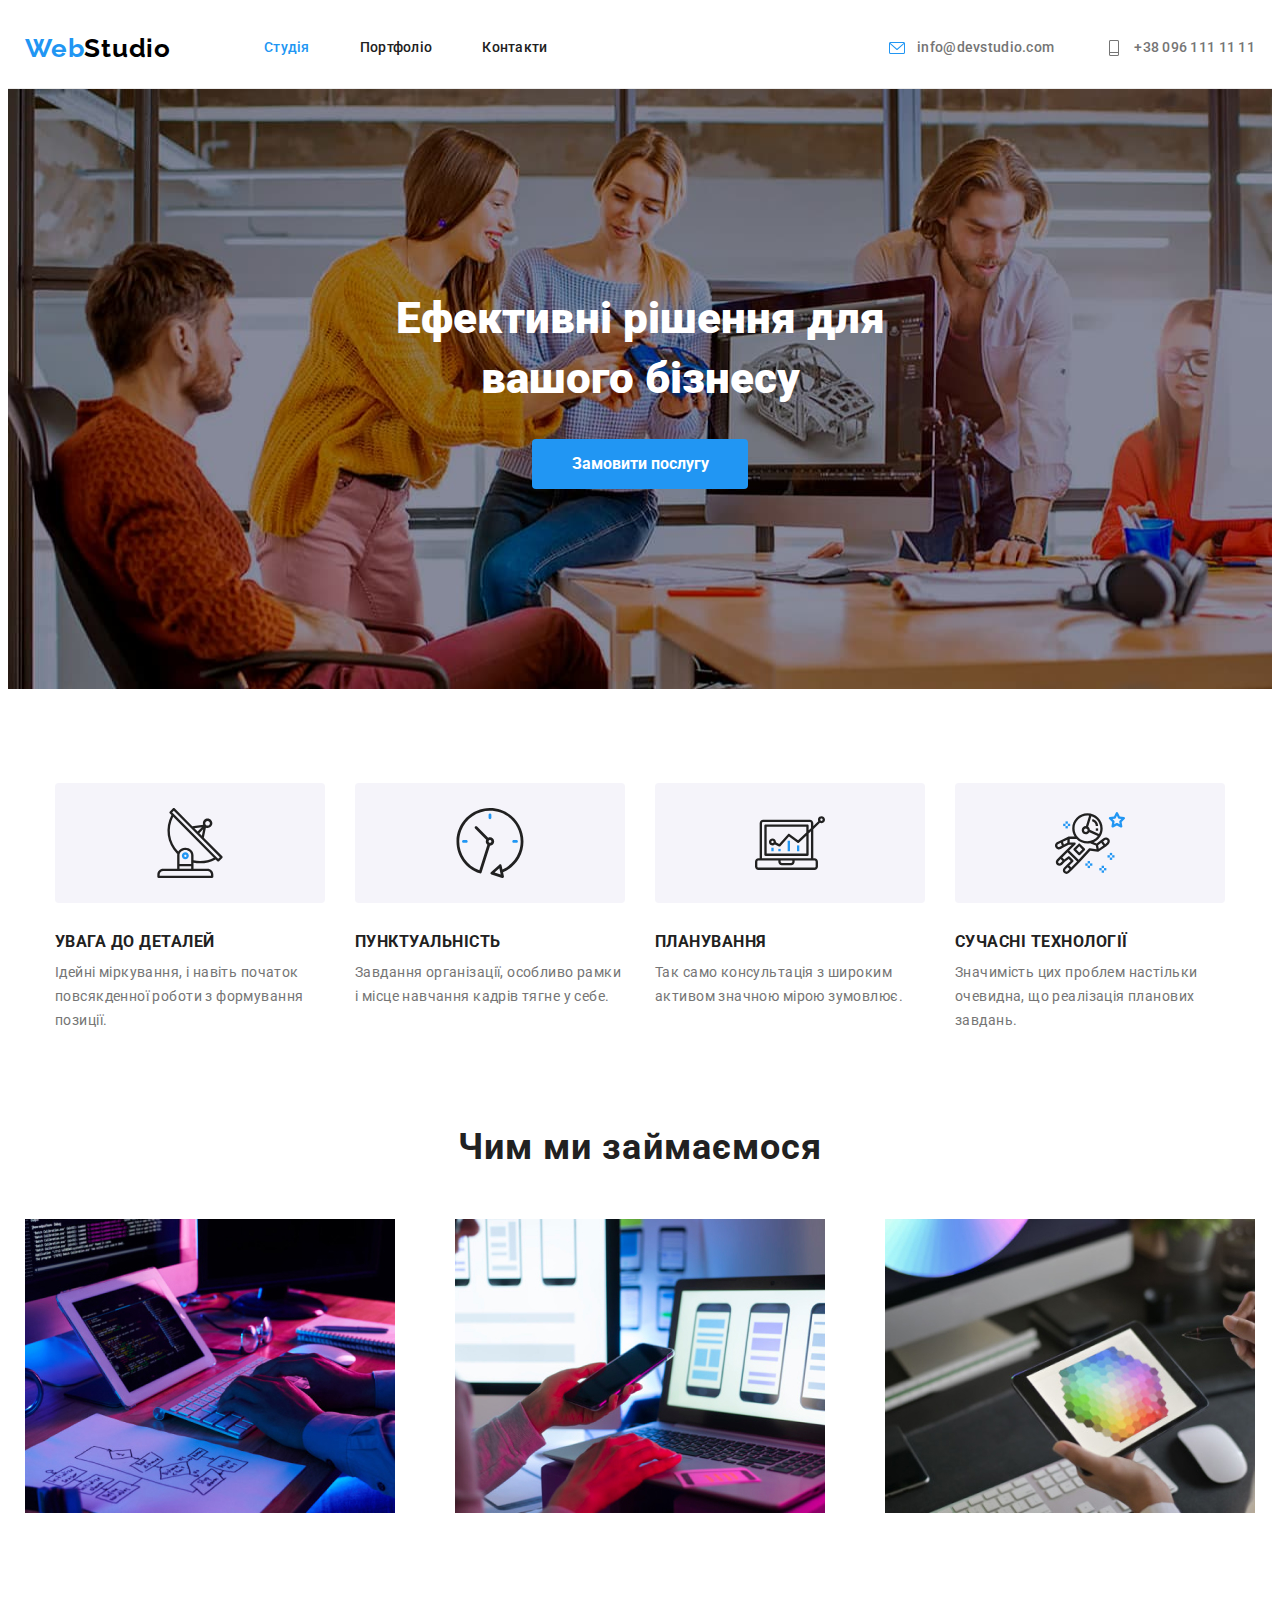
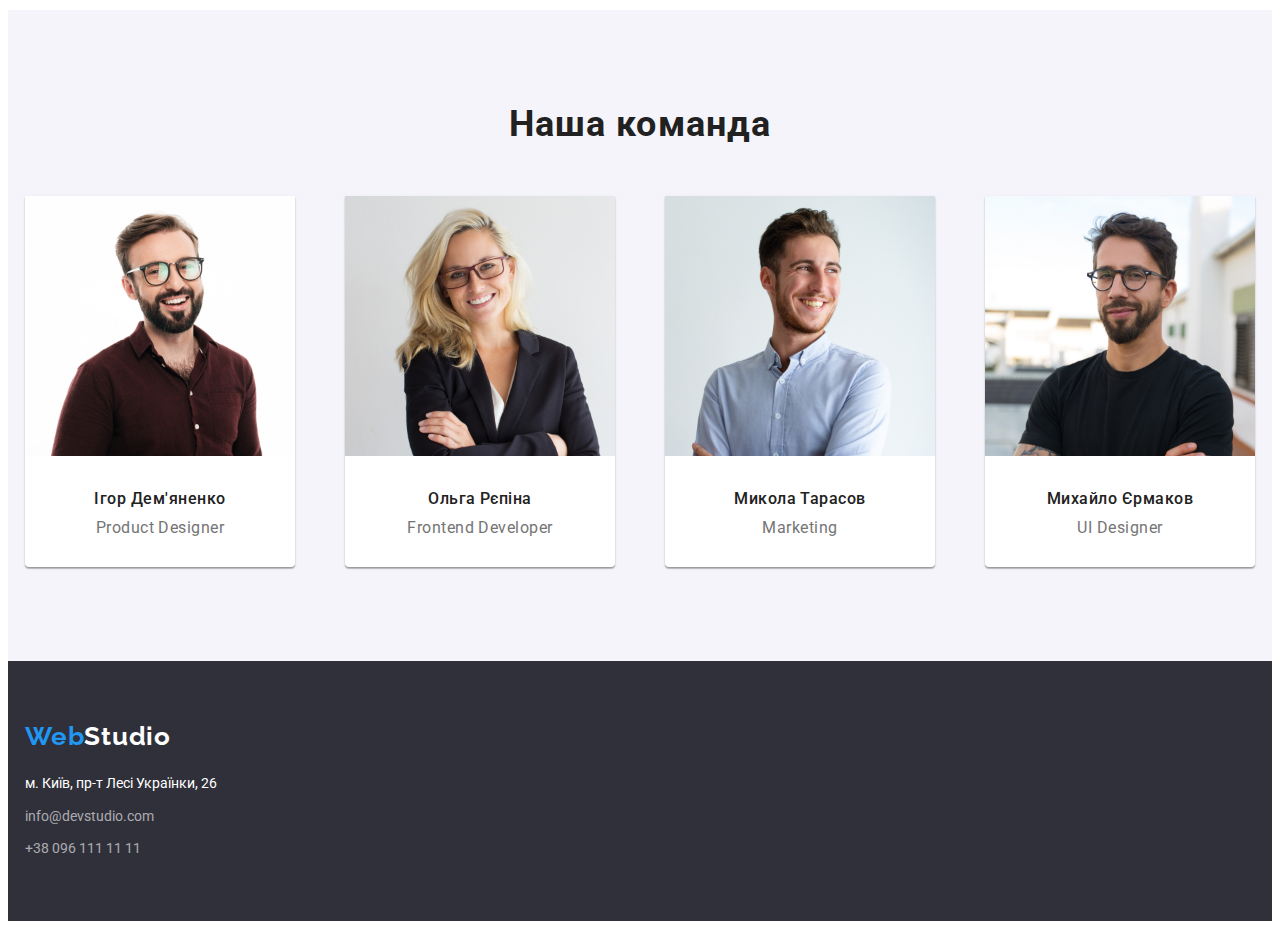
==== index.html @ fe5d097f "add svg   bg" ====
<!DOCTYPE html>
<html lang="en">
  <head>
    <meta charset="UTF-8" />
    <meta http-equiv="X-UA-Compatible" content="IE=edge" />
    <meta name="viewport" content="width=device-width, initial-scale=1.0" />
    <title>HomeWorkTwo</title>
    <link rel="stylesheet" href="./css/style.css" />
    <link rel="preconnect" href="https://fonts.googleapis.com" />
    <link rel="preconnect" href="https://fonts.gstatic.com" crossorigin />
    <link
      href="https://fonts.googleapis.com/css2?family=Raleway:wght@700&family=Roboto:wght@400;500;700;900&display=swap"
      rel="stylesheet"
    />
  </head>
  <body>
    <header class="border-head">
      <div class="container container-head">
        <nav>
          <ul class="list site-nav head-list">
            <li>
              <a class="decoration-link logo" href="./index.html"
                ><span class="logo-blue">Web</span><span class="logo-black">Studio</span></a
              >
            </li>
            <li class="link-head">
              <a class="link decoration-link current" href="./index.html">Студія</a>
            </li>
            <li class="link-head">
              <a class="link decoration-link" href="./portfolio.html">Портфоліо</a>
            </li>
            <li class="link-head">
              <a class="decoration-link link" href="">Контакти</a>
            </li>
          </ul>
        </nav>
        <ul class="list head-list">
          <li class="mail icon-mail">
            <a class="link mail-link decoration-link" href="mailto:info@devstuio.com"
              >info@devstudio.com</a
            >
          </li>
          <li class="mail icon-tel">
            <a class="link tel-link decoration-link" href="tel:+380961111111">+38 096 111 11 11</a>
          </li>
        </ul>
      </div>
    </header>
    <main>
      <section class="bg-service">
        <div class="block-service container">
          <h1 class="titel-service">
            Ефективні рішення для<br />
            вашого бізнесу
          </h1>
          <button class="button" type="button">Замовити послугу</button>
        </div>
      </section>
      <section class="container title-features">
        <h2 class="visually-hidden">Features</h2>
        <ul class="list features">
          <li class="features-icon icon-antenna">
            <h3 class="title">УВАГА ДО ДЕТАЛЕЙ</h3>
            <p class="text">
              Ідейні міркування, і навіть початок повсякденної роботи з формування позиції.
            </p>
          </li>
          <li class="features-icon icon-clock">
            <h3 class="title">ПУНКТУАЛЬНІСТЬ</h3>
            <p class="text">
              Завдання організації, особливо рамки і місце навчання кадрів тягне у себе.
            </p>
          </li>
          <li class="features-icon icon-diagram">
            <h3 class="title">ПЛАНУВАННЯ</h3>
            <p class="text">Так само консультація з широким активом значною мірою зумовлює.</p>
          </li>
          <li class="features-icon icon-astronaut">
            <h3 class="title">СУЧАСНІ ТЕХНОЛОГІЇ</h3>
            <p class="text">
              Значимість цих проблем настільки очевидна, що реалізація планових завдань.
            </p>
          </li>
        </ul>
      </section>
      <section class="work">
        <div class="container">
          <h2 class="title">Чим ми займаємося</h2>
          <ul class="list">
            <li>
              <img
                src="./images/backend-development.jpg"
                alt="backend-development"
                width="370"
                height="294"
              />
            </li>
            <li>
              <img
                src="./images/frontend-development.jpg"
                alt="frontent-development"
                width="370"
                height="294"
              />
            </li>
            <li>
              <img src="./images/color-palette.jpg" alt="design" width="370" height="294" />
            </li>
          </ul>
        </div>
      </section>
      <section class="team">
        <div class="container">
          <h2 class="title">Наша команда</h2>
          <ul class="list">
            <li class="one-of-team">
              <img src="./images/igor-demyanenko.jpg" alt="igor-demyanenko" width="270" />
              <h3 class="title-name">Ігор Дем'яненко</h3>
              <p class="text">Product Designer</p>
            </li>
            <li class="one-of-team">
              <img src="./images/olga-repina.jpg" alt="olga-repina" width="270" />
              <h3 class="title-name">Ольга Рєпіна</h3>
              <p class="text">Frontend Developer</p>
            </li>
            <li class="one-of-team">
              <img src="./images/mykola-tarasov.jpg" alt="mykola-tarasov" width="270" />
              <h3 class="title-name">Микола Тарасов</h3>
              <p class="text">Marketing</p>
            </li>
            <li class="one-of-team">
              <img src="./images/mihaylo-ermakov.jpg" alt="mihaylo-ermakov" width="270" />
              <h3 class="title-name">Михайло Єрмаков</h3>
              <p class="text">UI Designer</p>
            </li>
          </ul>
        </div>
      </section>
    </main>
    <footer class="bg-footer">
      <div class="container">
        <a class="decoration-link logo-footer" href=""
                ><span class="logo-blue">Web</span><span class="logo-white">Studio</span></a
              >
        <address>
          <ul class="list footer">           
            <li class="mail">
              <a
                class="adress-footer link decoration-link"
                href="https://www.google.com/maps/place/%D0%B1%D1%83%D0%BB.+%D0%9B%D0%B5%D1%81%D0%B8+%D0%A3%D0%BA%D1%80%D0%B0%D0%B8%D0%BD%D0%BA%D0%B8,+26,+%D0%9A%D0%B8%D0%B5%D0%B2,+%D0%A3%D0%BA%D1%80%D0%B0%D0%B8%D0%BD%D0%B0,+02000/@50.4265807,30.5361971,17z/data=!3m1!4b1!4m6!3m5!1s0x40d4cf0e033ecbe9:0x57a4dffefec77da0!8m2!3d50.4265807!4d30.5383858!16s%2Fg%2F1tctq5jv"
                target="_blank"
                >м. Київ, пр-т Лесі Українки, 26</a
              >
            </li>
            <li class="mail">
              <a class="mail-footer link decoration-link" href="mailto:info@devstudio.com"
                >info@devstudio.com</a
              >
            </li>
            <li class="mail">
              <a class="tel-footer link decoration-link" href="tel:+380961111111"
                >+38 096 111 11 11</a
              >
            </li>
          </ul>
        </address>
      </div>
    </footer>
  </body>
</html>
---- css/style.css ----
:root{
    --logo-blue-color: #2196F3;
    --title-color:#212121;
    --text-color:#757575;
    --logo-black-color:#000000;
    --white-color:#FFFFFF;
    --bg-color:#2F303A;
    --footer-mail:rgba(255, 255, 255, 0.6);
    --button-bg-port:#F5F4FA;
}
/* Container */
.container{    
    margin-left:auto;
    margin-right:auto;
    width:1230px;
    padding-left:15px;
    padding-right:15px;
}
.section{
    padding-top:120px;
    padding-bottom:120px;
}
/* Шрифт Body */
body {
    font-family: Roboto, sans-serif;
    color:var(--text-color);
    font-style: normal;
    font-weight:400;
    font-size: 14px;        
}
address{
    font-style: normal;
}
.list{
    list-style: none;
    padding:0;
    margin:0;
}
.site-nav .link.current{
    color: var(--logo-blue-color);
}
.invisibility{
    opacity: 0;
}
.visually-hidden {
    position: absolute;
    white-space: nowrap;
    width: 1px;
    height: 1px;
    overflow: hidden;
    border: 0;
    padding: 0;
    clip: rect(0 0 0 0);
    clip-path: inset(50%);
    margin: -1px;
}
/* Шапка */
.logo,
.logo-footer{
    font-family: 'Raleway';
    font-style: normal;
    font-weight: 700;
    font-size: 26px;
    line-height: 1.19;
    letter-spacing: 0.03em;    
}
.logo{
    margin-right: 93px;
    padding-top: 24px;
    padding-bottom: 25px;
}
.logo-blue{
    color:var(--logo-blue-color) ;
}
.logo-black{
    color:var(--logo-black-color) ;
}
.site-nav .link-head:not(:last-child){
    margin-right: 50px;
}
.mail-link,
.tel-link,
.site-nav .link {
    color: var(--text-color);
    font-weight: 500;   
    line-height: 1.14;
    letter-spacing: 0.02em;

    display:block;
    padding-top: 32px;
    padding-bottom: 32px;
}
.site-nav .link {
    color: var(--title-color);    
}  
.head-list .mail:not(:last-child){
    margin-right: 50px;
}
.head-list .mail{
    display: flex;
    align-items: center;
}
.head-list .mail::before{
    display: inline-block;
    content: "";
    width: 20px;
    height: 20px;   
    margin-right: 10px;    
}
.icon-mail::before{
    content: "";
    background-image: url(../images/letter.svg);
    background-repeat: no-repeat;
    background-position: center;
}
.icon-tel::before{
    content: "";
    background-image: url(../images/mobil.svg);
    background-repeat: no-repeat;
    background-position: center;
}
.link:focus{
    color: var(--logo-blue-color);
}
.link:hover{
    color: var(--logo-blue-color);
}
.head-list{
    display: flex;
    align-items: center;    
}
.container-head{
    display: flex;
    justify-content: space-between;    
}
.border-head{
    background-color: var(--white-color);    
    border-bottom: 1px solid #ECECEC;
}


/* Головний текст */
.titel-service{
    color: var(--white-color);
    font-weight: 900;
    font-size: 44px;
    line-height: 1.36;
    text-align: center;

    margin-top:0;
    margin-bottom: 30px;
}
.block-service{
    display: flex;
    flex-direction: column;

    
}
.bg-service{
    background-image: url(../images/bg-people.jpg);

    padding-top: 200px;
    padding-bottom: 200px;
}
.button{
    min-width: 216px;
    height: 50px;
    background-color: var(--logo-blue-color);
    color: var(--white-color);
    border-color:transparent;
    border-radius: 4px;
    cursor: pointer;
    display: inline-block;
    margin:0 auto;
    
    font-family: 'Roboto';
    font-style: normal;
    font-weight: 700;
    font-size: 16px;
    line-height: 30px;
}
.list .title{
    color: var(--title-color);
    line-height: 1.14;
    letter-spacing: 0.03em;

    margin-top: 0;
    margin-bottom: 10px;       
}
.title-features {
    padding-top: 94px;
    padding-bottom: 94px;
}
.features{
    display: flex;
    justify-content: space-evenly;
}
.features-icon::before{
    content: "";
    height: 120px;    
    display: block;
    background-color: var(--button-bg-port);
    border-radius: 4px;
    margin-bottom: 30px;
    background-repeat: no-repeat;
    background-position: center;
}
.icon-antenna::before{
    content: "";
    background-image: url(../images/antenna.svg);
    
}
.icon-clock::before {
    content: "";
    background-image: url(../images/clock.svg);
    
}
.icon-diagram::before {
    content: "";
    background-image: url(../images/diagram.svg);

}
.icon-astronaut::before {
    content: "";
    background-image: url(../images/astronaut.svg);

}
.list .text{
    line-height: 1.71;
    letter-spacing: 0.03em;

    margin-top: 0;
    margin-bottom: 0;

    width: 270px;
}
.work .title,
.team .title{
    color: var(--title-color);
    font-size: 36px;
    line-height: 1.16;
    text-align: center;
    letter-spacing: 0.03em;

    margin-top: 0;
    margin-bottom: 50px;    
}
.work .list{
    display: flex;
    justify-content: space-between;
}
.team .list{
    display: flex;
    justify-content:space-between ;
}
.team{
    background-color:#F5F4FA ;
    padding-top: 94px;
}
.work,
.team{
    padding-bottom: 94px;    
}
.title-name{
    color: var(--title-color);
    font-weight: 500; 
    
    margin-top: 30px;
    margin-bottom: 10px;    
}
.team .text,
.title-name{    
    font-size: 16px;
    line-height: 1.19;
    letter-spacing: 0.03em;
    text-align: center;
}
.team .text{
    margin-bottom: 30px;
}
.one-of-team {
    background-color: var(--white-color);
    border-radius: 0px 0px 4px 4px;

    box-shadow: 0px 2px 1px 0px rgba(0, 0, 0, 0.2),
        0px 1px 1px 0px rgba(0, 0, 0, 0.14),
        0px 1px 3px 0px rgba(0, 0, 0, 0.12);
}

/* Подвал */
.logo-white{
    color: var(--white-color);
}
.bg-footer{
    background-color:var(--bg-color); 
    
    padding-top: 60px;
    padding-bottom: 60px;
}
.adress-footer{
    color: var(--white-color);
    line-height: 1.71;
}
.mail-footer,
.tel-footer{
    color:var(--footer-mail) ;  
    line-height: 1.71;
}
.mail-footer{
    display: inline-block;    
}
.logo-footer{
    display: inline-block;
    margin-bottom: 20px;   
}
.bg-footer .mail:not(:last-child){
    margin-bottom: 9px;
}
/* portfolio */
.button-port{
    font-style: normal;
    font-weight: 500;
    font-size: 16px;
    line-height: 1.62;
    text-align: center;
     
    border-radius: 4px;
    border-color: transparent;
    font-family: Roboto,sans-serif;
    cursor: pointer;    
}
.list-btn:not(:last-child){
    margin-right:8px;
}
.btn-port{  
    margin-bottom: 50px;

    display: flex;
    justify-content: center;
}
.button-port.current,
.button-port:hover{
    color: var(--white-color);
    background-color: var(--logo-blue-color);     
    box-shadow: 0px 3px 1px rgba(0, 0, 0, 0.1),
    0px 1px 2px rgba(0, 0, 0, 0.08), 
    0px 2px 2px rgba(0, 0, 0, 0.12);
}
.title-collection{    
    color: var(--title-color);
    font-size: 18px;
    line-height: 2;

    margin-top: 20px;
    margin-bottom: 4px;
    padding-left: 24px;
}
.text-collection{
    color: var(--text-color);
    font-size: 16px;
    line-height: 1.9;

    margin-top: 0;
    margin-bottom: 20px;
    padding-left: 24px;
}
.list-collection{
    display: flex;
    flex-wrap: wrap;  
    gap:30px;
}

.decoration-link{
    text-decoration: none;
    }
/* .link-collection:not(:nth-last-child(-n+3)){
    margin-bottom: 30px;
}
.link-collection:not(:nth-child(3n + 0)){
    margin-right: 30px;
} */
.border-col{    
    border: 1px solid #EEEEEE;
    background: #FFFFFF;
    border-top-color:transparent;
}
.collection{
    padding-top:94px;
    padding-bottom:94px;
}
.img-collection{
    display:block;
}
.link-collection:hover{
    box-shadow: 0px 1px 1px rgba(0, 0, 0, 0.12),
     0px 4px 4px rgba(0, 0, 0, 0.06),
     1px 4px 6px rgba(0, 0, 0, 0.16);
}
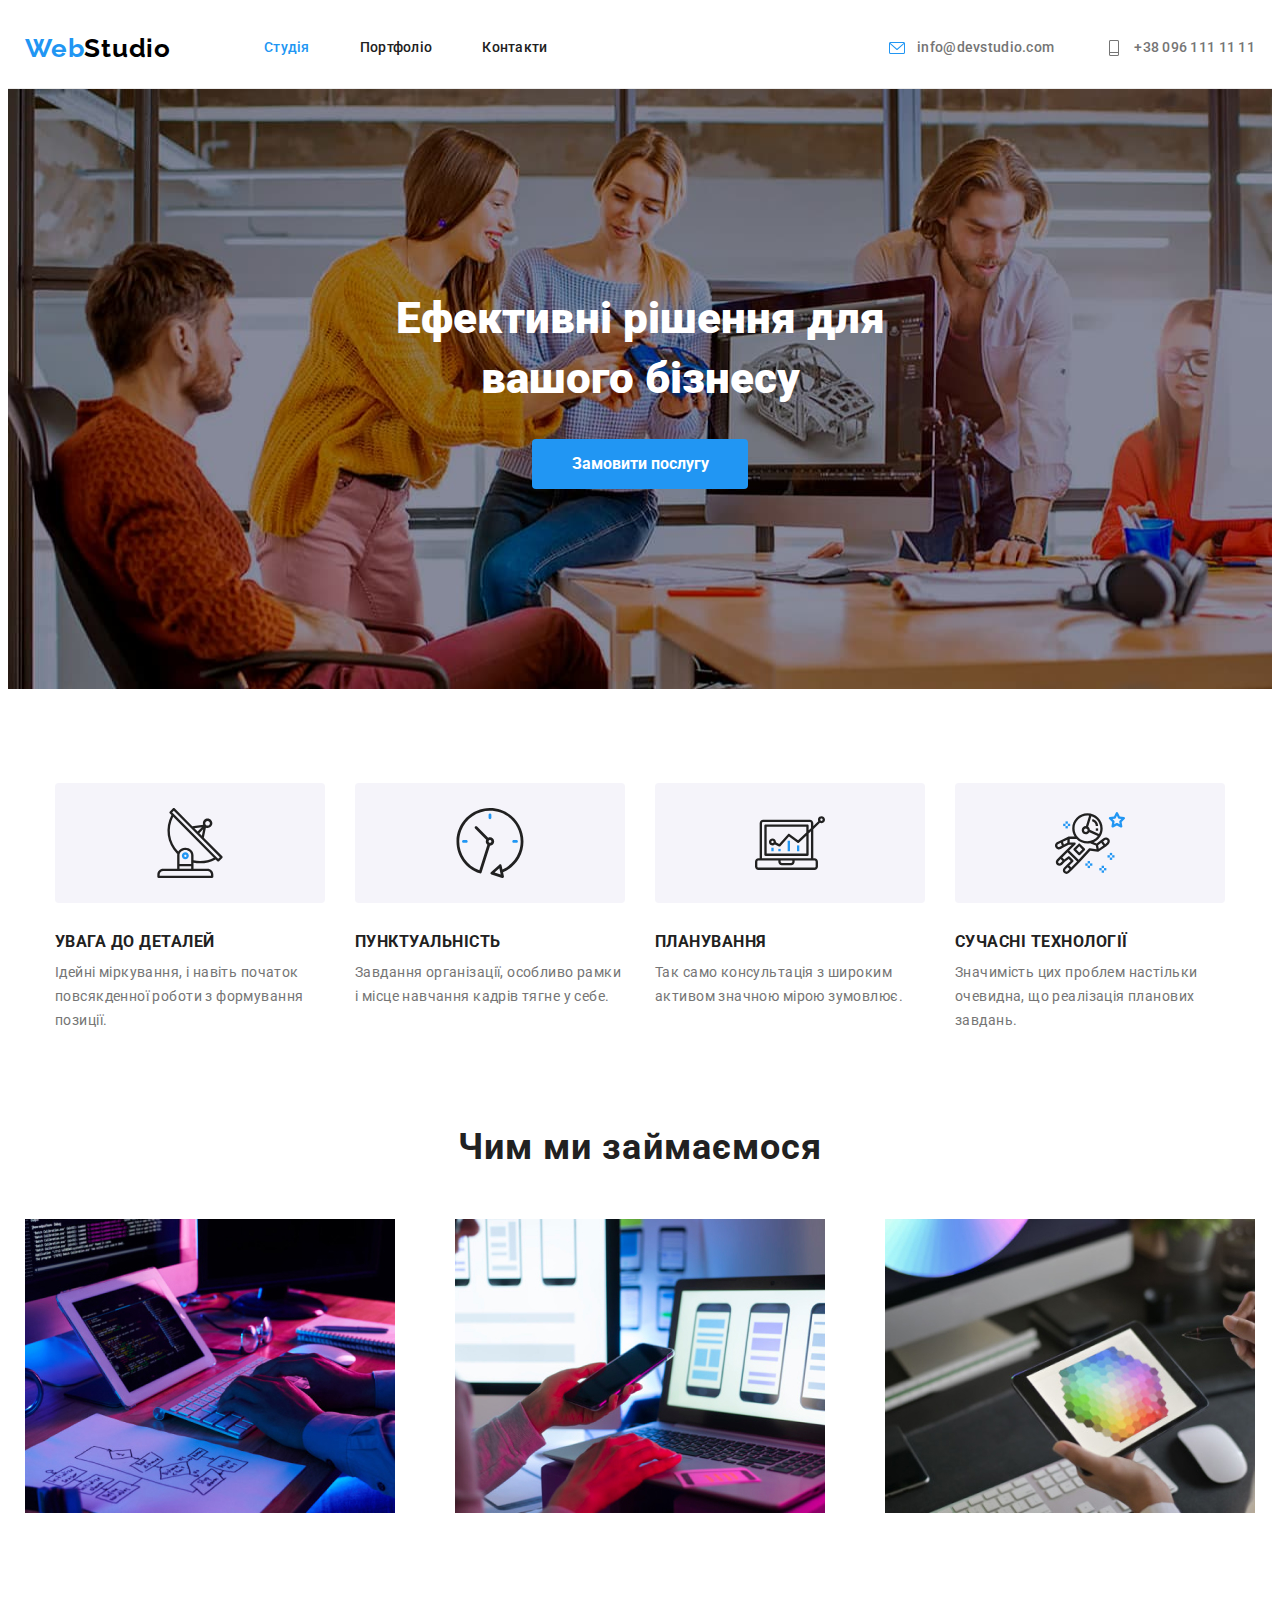
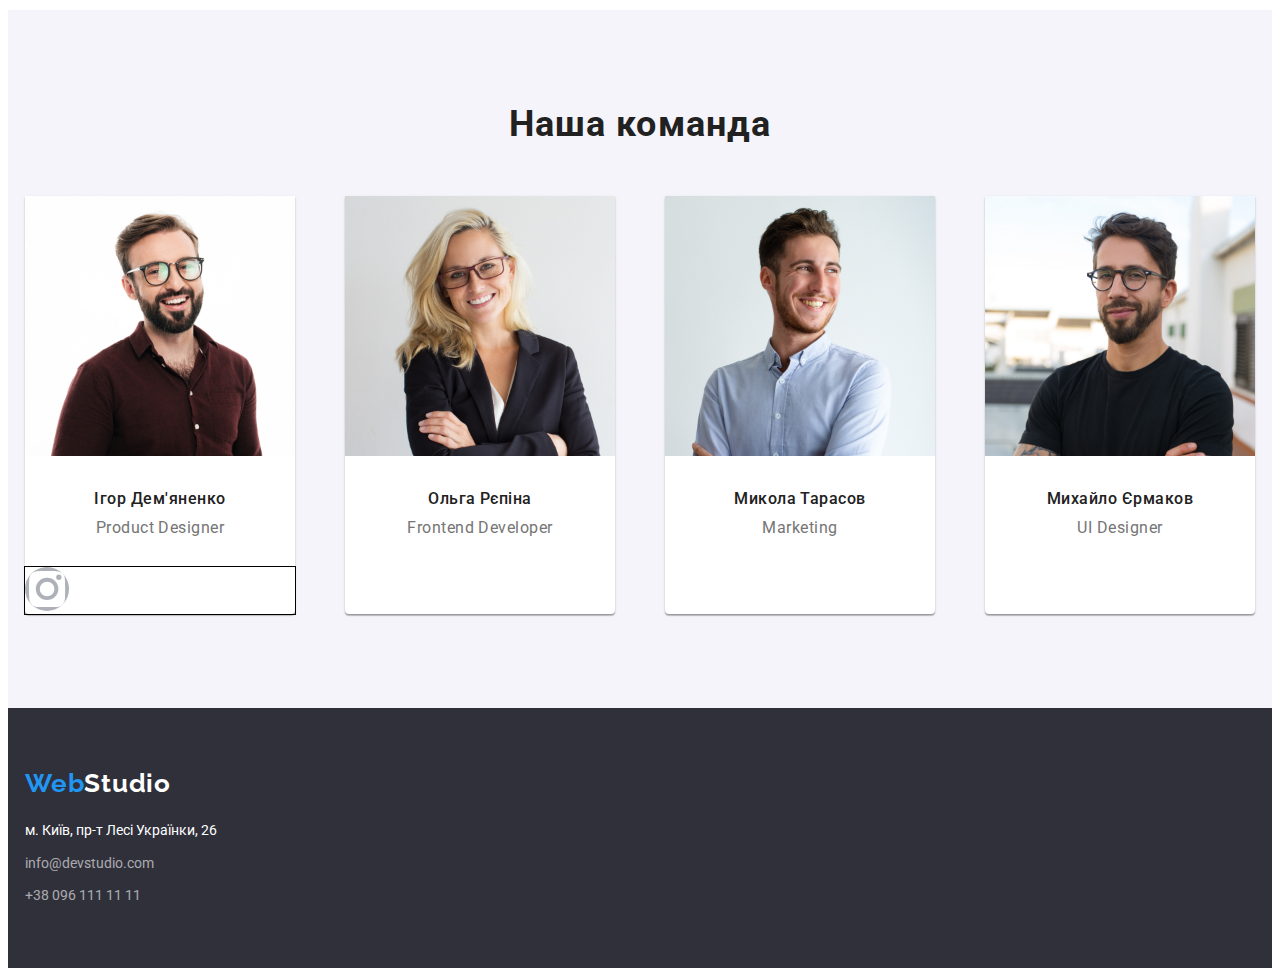
==== commit 134a94c7: "Встановлюю іконки" ====
--- a/index.html
+++ b/index.html
@@ -117,6 +117,16 @@
               <img src="./images/igor-demyanenko.jpg" alt="igor-demyanenko" width="270" />
               <h3 class="title-name">Ігор Дем'яненко</h3>
               <p class="text">Product Designer</p>
+              <ul class="action">
+                <li>
+                  <svg class="icon-social">
+                    <use href="./images/symbol-defs.svg#icon-instagram"></use>
+                  </svg>
+                </li>
+                <li></li>
+                <li></li>
+                <li></li>
+              </ul>
             </li>
             <li class="one-of-team">
               <img src="./images/olga-repina.jpg" alt="olga-repina" width="270" />
@@ -140,10 +150,10 @@
     <footer class="bg-footer">
       <div class="container">
         <a class="decoration-link logo-footer" href=""
-                ><span class="logo-blue">Web</span><span class="logo-white">Studio</span></a
-              >
+          ><span class="logo-blue">Web</span><span class="logo-white">Studio</span></a
+        >
         <address>
-          <ul class="list footer">           
+          <ul class="list footer">
             <li class="mail">
               <a
                 class="adress-footer link decoration-link"
--- a/css/style.css
+++ b/css/style.css
@@ -395,4 +395,17 @@
     box-shadow: 0px 1px 1px rgba(0, 0, 0, 0.12),
      0px 4px 4px rgba(0, 0, 0, 0.06),
      1px 4px 6px rgba(0, 0, 0, 0.16);
-}+}
+/* Іконки соц.*/
+.action{
+    display: flex;
+    padding:0;
+    margin:0;
+    outline: 1px solid #000;
+    list-style: none;
+}
+.icon-social{
+    height: 44px;
+    width: 44px;
+    border-radius: 50%;
+}
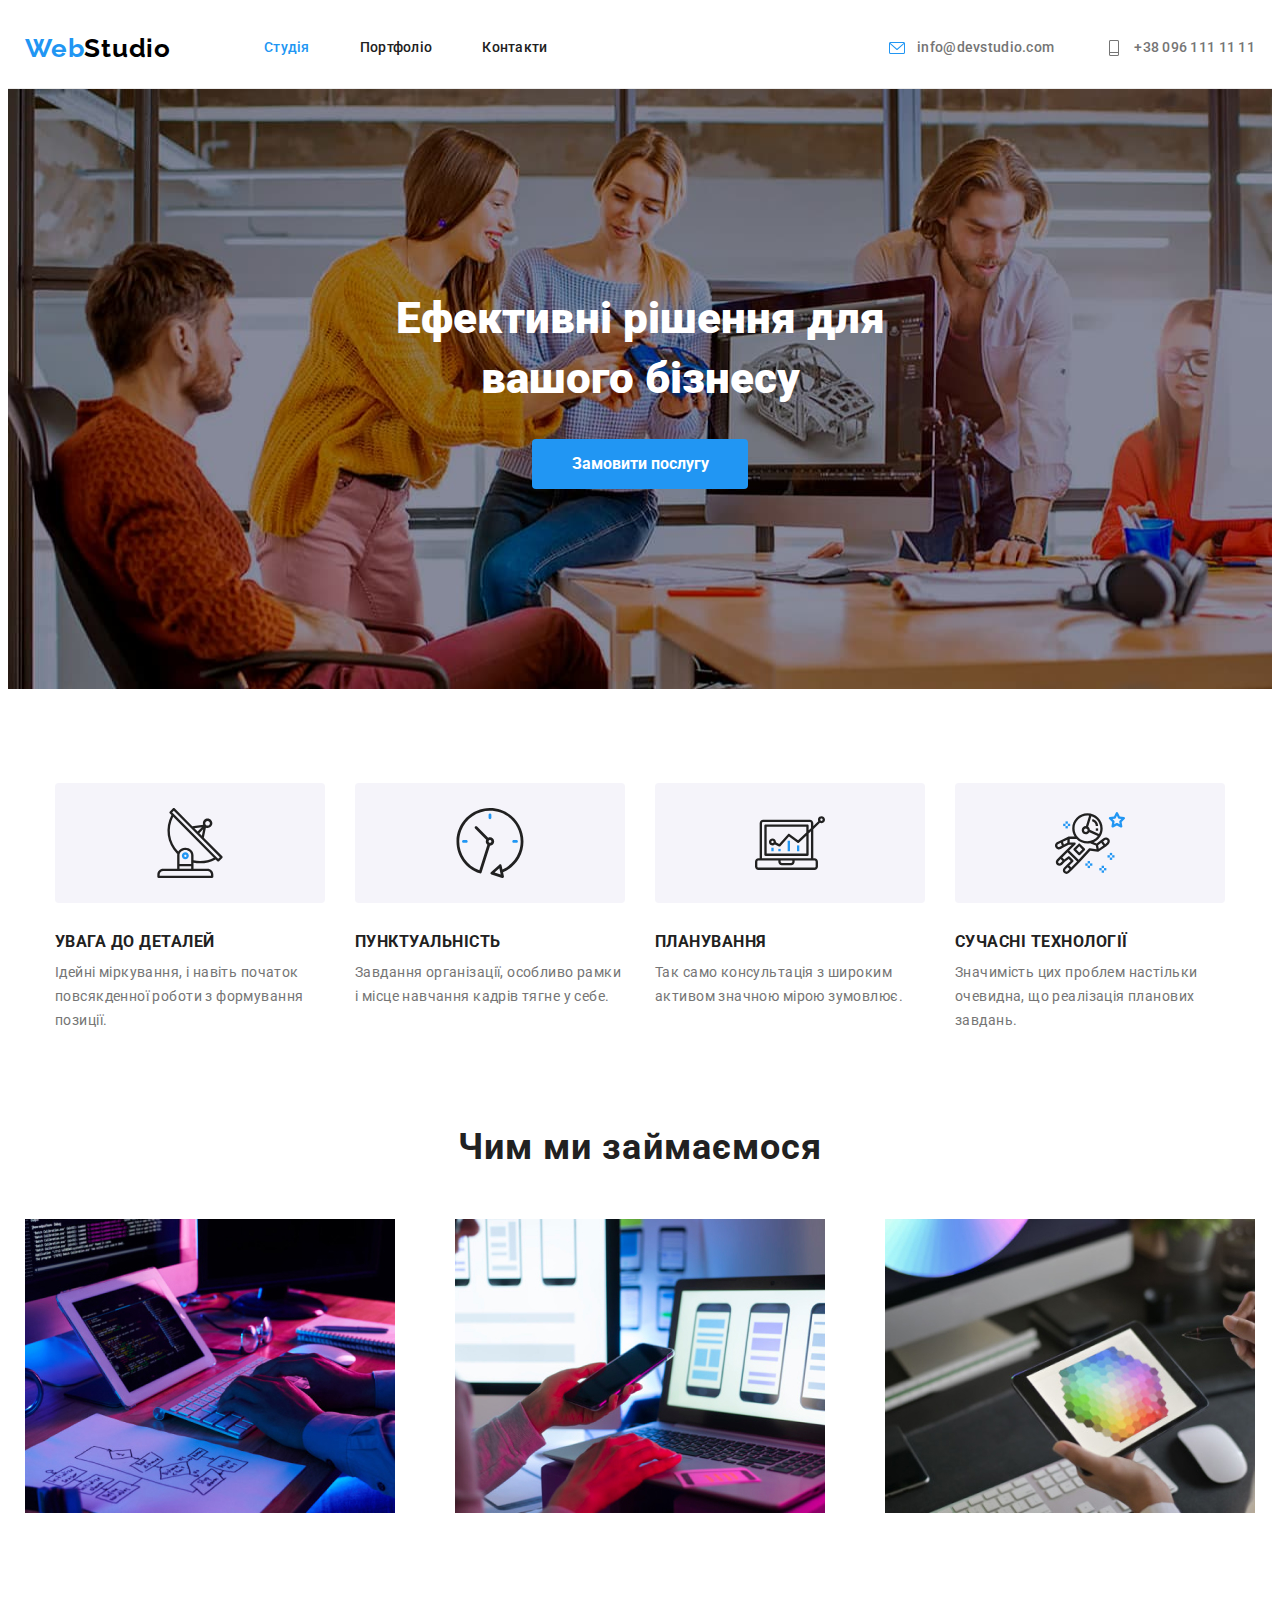
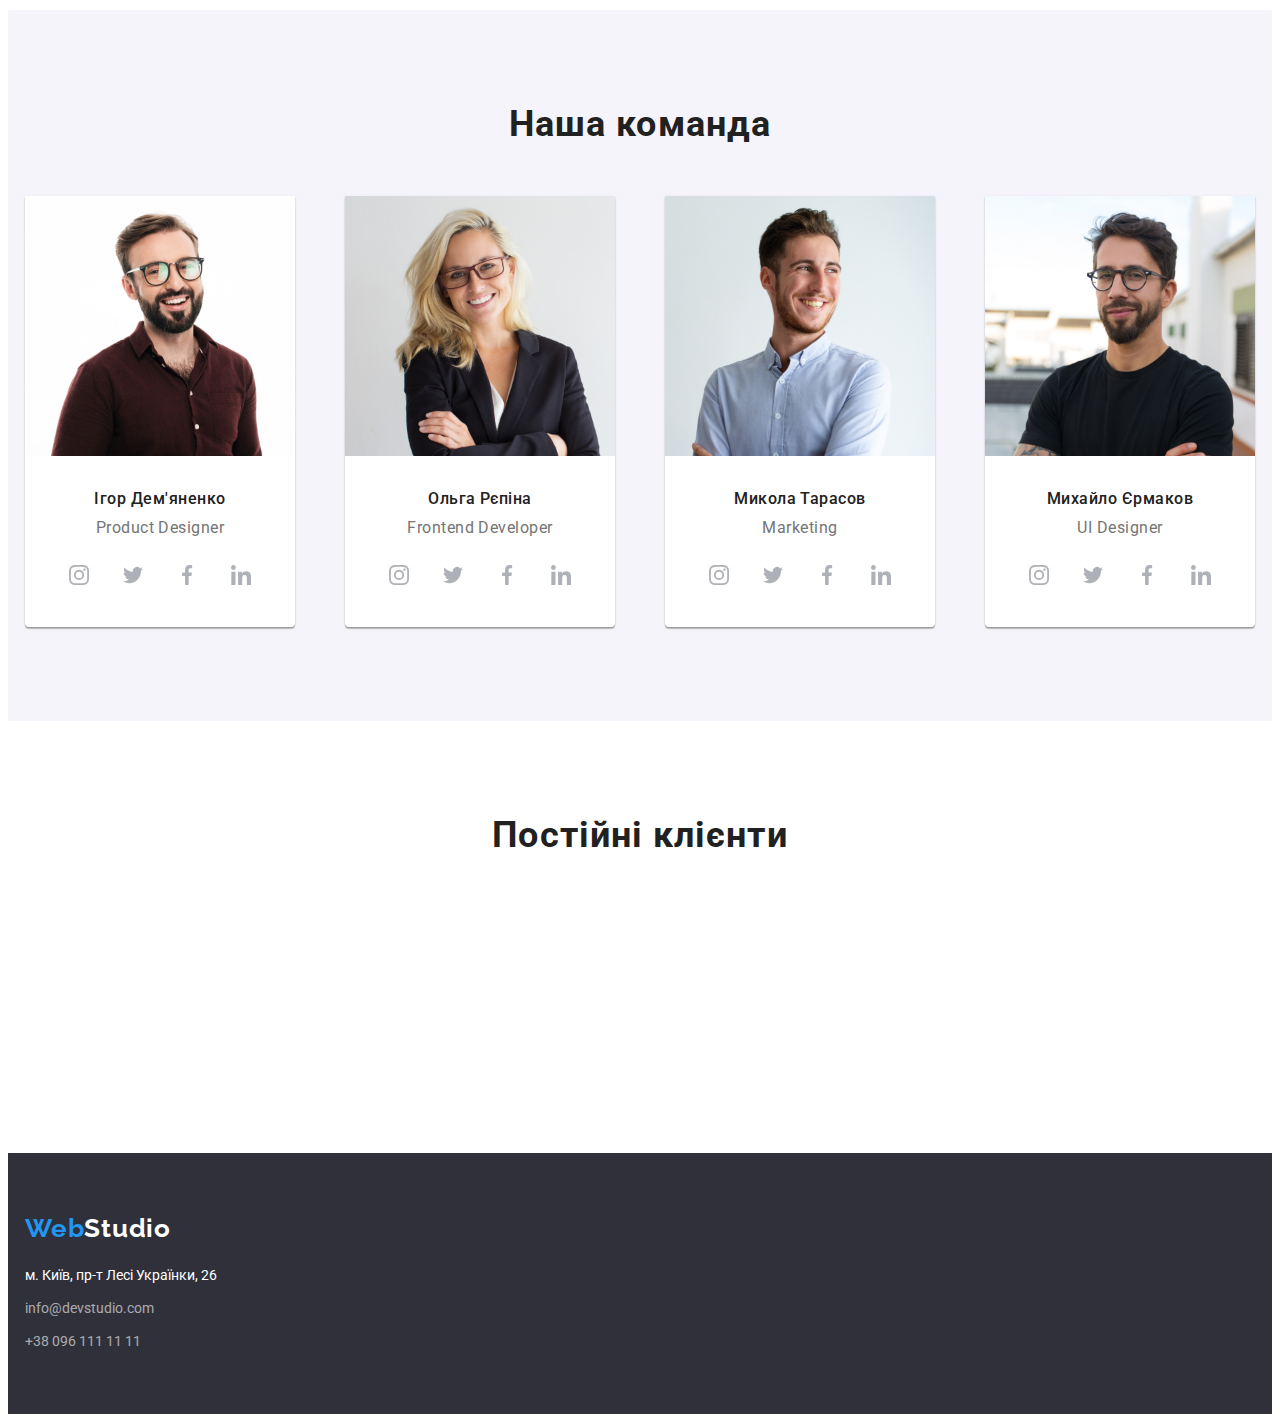
==== commit 5a9323b3: "add icon" ====
--- a/index.html
+++ b/index.html
@@ -115,33 +115,190 @@
           <ul class="list">
             <li class="one-of-team">
               <img src="./images/igor-demyanenko.jpg" alt="igor-demyanenko" width="270" />
-              <h3 class="title-name">Ігор Дем'яненко</h3>
-              <p class="text">Product Designer</p>
-              <ul class="action">
-                <li>
-                  <svg class="icon-social">
-                    <use href="./images/symbol-defs.svg#icon-instagram"></use>
-                  </svg>
-                </li>
-                <li></li>
-                <li></li>
-                <li></li>
-              </ul>
+              <div class="team-name">
+                <h3 class="title-name">Ігор Дем'яненко</h3>
+                <p class="text">Product Designer</p>
+                <ul class="action">
+                  <li class="list-icon">
+                    <a class="link-icon" href="">
+                      <svg class="icon-social">
+                        <use href="./images/symbol-defs.svg#icon-instagram"></use>
+                      </svg>
+                    </a>
+                  </li>
+                  <li class="list-icon">
+                    <a class="link-icon" href="">
+                      <svg class="icon-social">
+                        <use href="./images/symbol-defs.svg#icon-twitter"></use>
+                      </svg>
+                    </a>
+                  </li>
+                  <li class="list-icon">
+                    <a class="link-icon" href="">
+                      <svg class="icon-social">
+                        <use href="./images/symbol-defs.svg#icon-facebook"></use>
+                      </svg>
+                    </a>
+                  </li>
+                  <li class="list-icon">
+                    <a class="link-icon" href="">
+                      <svg class="icon-social">
+                        <use href="./images/symbol-defs.svg#icon-linkedin"></use>
+                      </svg>
+                    </a>
+                  </li>
+                </ul>
+              </div>
             </li>
             <li class="one-of-team">
               <img src="./images/olga-repina.jpg" alt="olga-repina" width="270" />
-              <h3 class="title-name">Ольга Рєпіна</h3>
-              <p class="text">Frontend Developer</p>
+              <div class="team-name">  
+                <h3 class="title-name">Ольга Рєпіна</h3>
+                <p class="text">Frontend Developer</p>
+                <ul class="action">
+                  <li class="list-icon">
+                    <a class="link-icon" href="">
+                      <svg class="icon-social">
+                        <use href="./images/symbol-defs.svg#icon-instagram"></use>
+                      </svg>
+                    </a>
+                  </li>
+                  <li class="list-icon">
+                    <a class="link-icon" href="">
+                      <svg class="icon-social">
+                        <use href="./images/symbol-defs.svg#icon-twitter"></use>
+                      </svg>
+                    </a>
+                  </li>
+                  <li class="list-icon">
+                    <a class="link-icon" href="">
+                      <svg class="icon-social">
+                        <use href="./images/symbol-defs.svg#icon-facebook"></use>
+                      </svg>
+                    </a>
+                  </li>
+                  <li class="list-icon">
+                    <a class="link-icon" href="">
+                      <svg class="icon-social">
+                        <use href="./images/symbol-defs.svg#icon-linkedin"></use>
+                      </svg>
+                    </a>
+                  </li>
+                </ul>
+              </div>
             </li>
             <li class="one-of-team">
               <img src="./images/mykola-tarasov.jpg" alt="mykola-tarasov" width="270" />
-              <h3 class="title-name">Микола Тарасов</h3>
-              <p class="text">Marketing</p>
+              <div class="team-name">
+                <h3 class="title-name">Микола Тарасов</h3>
+                <p class="text">Marketing</p>
+                <ul class="action">
+                  <li class="list-icon">
+                    <a class="link-icon" href="">
+                      <svg class="icon-social">
+                        <use href="./images/symbol-defs.svg#icon-instagram"></use>
+                      </svg>
+                    </a>
+                  </li>
+                  <li class="list-icon">
+                    <a class="link-icon" href="">
+                      <svg class="icon-social">
+                        <use href="./images/symbol-defs.svg#icon-twitter"></use>
+                      </svg>
+                    </a>
+                  </li>
+                  <li class="list-icon">
+                    <a class="link-icon" href="">
+                      <svg class="icon-social">
+                        <use href="./images/symbol-defs.svg#icon-facebook"></use>
+                      </svg>
+                    </a>
+                  </li>
+                  <li class="list-icon">
+                    <a class="link-icon" href="">
+                      <svg class="icon-social">
+                        <use href="./images/symbol-defs.svg#icon-linkedin"></use>
+                      </svg>
+                    </a>
+                  </li>
+                </ul>
+              </div>
             </li>
             <li class="one-of-team">
               <img src="./images/mihaylo-ermakov.jpg" alt="mihaylo-ermakov" width="270" />
-              <h3 class="title-name">Михайло Єрмаков</h3>
-              <p class="text">UI Designer</p>
+              <div class="team-name">
+                <h3 class="title-name">Михайло Єрмаков</h3>
+                <p class="text">UI Designer</p>
+                <ul class="action">
+                  <li class="list-icon">
+                    <a class="link-icon" href="">
+                      <svg class="icon-social">
+                        <use href="./images/symbol-defs.svg#icon-instagram"></use>
+                      </svg>
+                    </a>
+                  </li>
+                  <li class="list-icon">
+                    <a class="link-icon" href="">
+                      <svg class="icon-social">
+                        <use href="./images/symbol-defs.svg#icon-twitter"></use>
+                      </svg>
+                    </a>
+                  </li>
+                  <li class="list-icon">
+                    <a class="link-icon" href="">
+                      <svg class="icon-social">
+                        <use href="./images/symbol-defs.svg#icon-facebook"></use>
+                      </svg>
+                    </a>
+                  </li>
+                  <li class="list-icon">
+                    <a class="link-icon" href="">
+                      <svg class="icon-social">
+                        <use href="./images/symbol-defs.svg#icon-linkedin"></use>
+                      </svg>
+                    </a>
+                  </li>
+                </ul>
+              </div>
+            </li>
+          </ul>
+        </div>
+      </section>
+      <section class="client">
+        <div class="container">
+          <h1 class="title-client">Постійні клієнти</h1>
+          <ul class="action-client">
+            <li class="list-client">
+              <a class="link-client">
+                <svg class="icon-client">
+                  <use href="./images/symbol-defs.svg#icon-logo"></use>
+                </svg>
+              </a>
+            </li>
+            <li>
+              <svg>
+                <use></use>
+              </svg>
+            </li>
+            <li>
+              <svg>
+                <use></use>
+              </svg>
+            </li>
+            <li>
+              <svg>
+                <use></use>
+              </svg>
+            </li>
+            <li>
+              <svg>
+                <use></use>
+              </svg>
+            </li>
+            <li>
+              <svg>
+                <use></use>
+              </svg>
             </li>
           </ul>
         </div>
--- a/css/style.css
+++ b/css/style.css
@@ -7,6 +7,7 @@
     --bg-color:#2F303A;
     --footer-mail:rgba(255, 255, 255, 0.6);
     --button-bg-port:#F5F4FA;
+    --icon-color:#AFB1B8;
 }
 /* Container */
 .container{    
@@ -263,9 +264,8 @@
 }
 .title-name{
     color: var(--title-color);
-    font-weight: 500; 
-    
-    margin-top: 30px;
+    font-weight: 500;     
+    
     margin-bottom: 10px;    
 }
 .team .text,
@@ -276,6 +276,10 @@
     text-align: center;
 }
 .team .text{
+    margin-bottom: 16px;
+}
+.team-name{
+    margin-top: 30px;
     margin-bottom: 30px;
 }
 .one-of-team {
@@ -286,7 +290,23 @@
         0px 1px 1px 0px rgba(0, 0, 0, 0.14),
         0px 1px 3px 0px rgba(0, 0, 0, 0.12);
 }
-
+.client{
+    margin-top: 94px;
+    margin-bottom: 94px;
+}
+.title-client{        
+    font-weight: 700;
+    font-size: 36px;
+    line-height: 1.16;
+    text-align: center;
+    letter-spacing: 0.03em;
+    color: var(--title-color);
+
+    margin:0;
+    margin-bottom: 50px;
+    padding:0;
+
+}
 /* Подвал */
 .logo-white{
     color: var(--white-color);
@@ -399,13 +419,42 @@
 /* Іконки соц.*/
 .action{
     display: flex;
-    padding:0;
-    margin:0;
-    outline: 1px solid #000;
+    padding:0 32px;
+    margin:0;    
     list-style: none;
 }
 .icon-social{
+    height: 20px;
+    width: 20px;    
+    padding:12px;   
+    fill:var(--icon-color);
+}
+.link-icon{    
+    border-radius: 50%;
+    margin: 0;
+    padding: 0;       
+    width: 44px;
     height: 44px;
-    width: 44px;
+    display: block; 
+    
+}
+.list-icon:not(:last-child){
+    margin-right: 10px;
+}
+.icon-social:hover{
+    fill: #FFFFFF;   
+}
+.link-icon:hover{
+    background-color:#2196F3 ;
     border-radius: 50%;
 }
+/* Клієнти */
+.action-client{
+    display: flex;
+    padding: 0;
+    margin: 0;
+    list-style: none;
+}
+.icon-client{
+    fill:var(--icon-color);
+}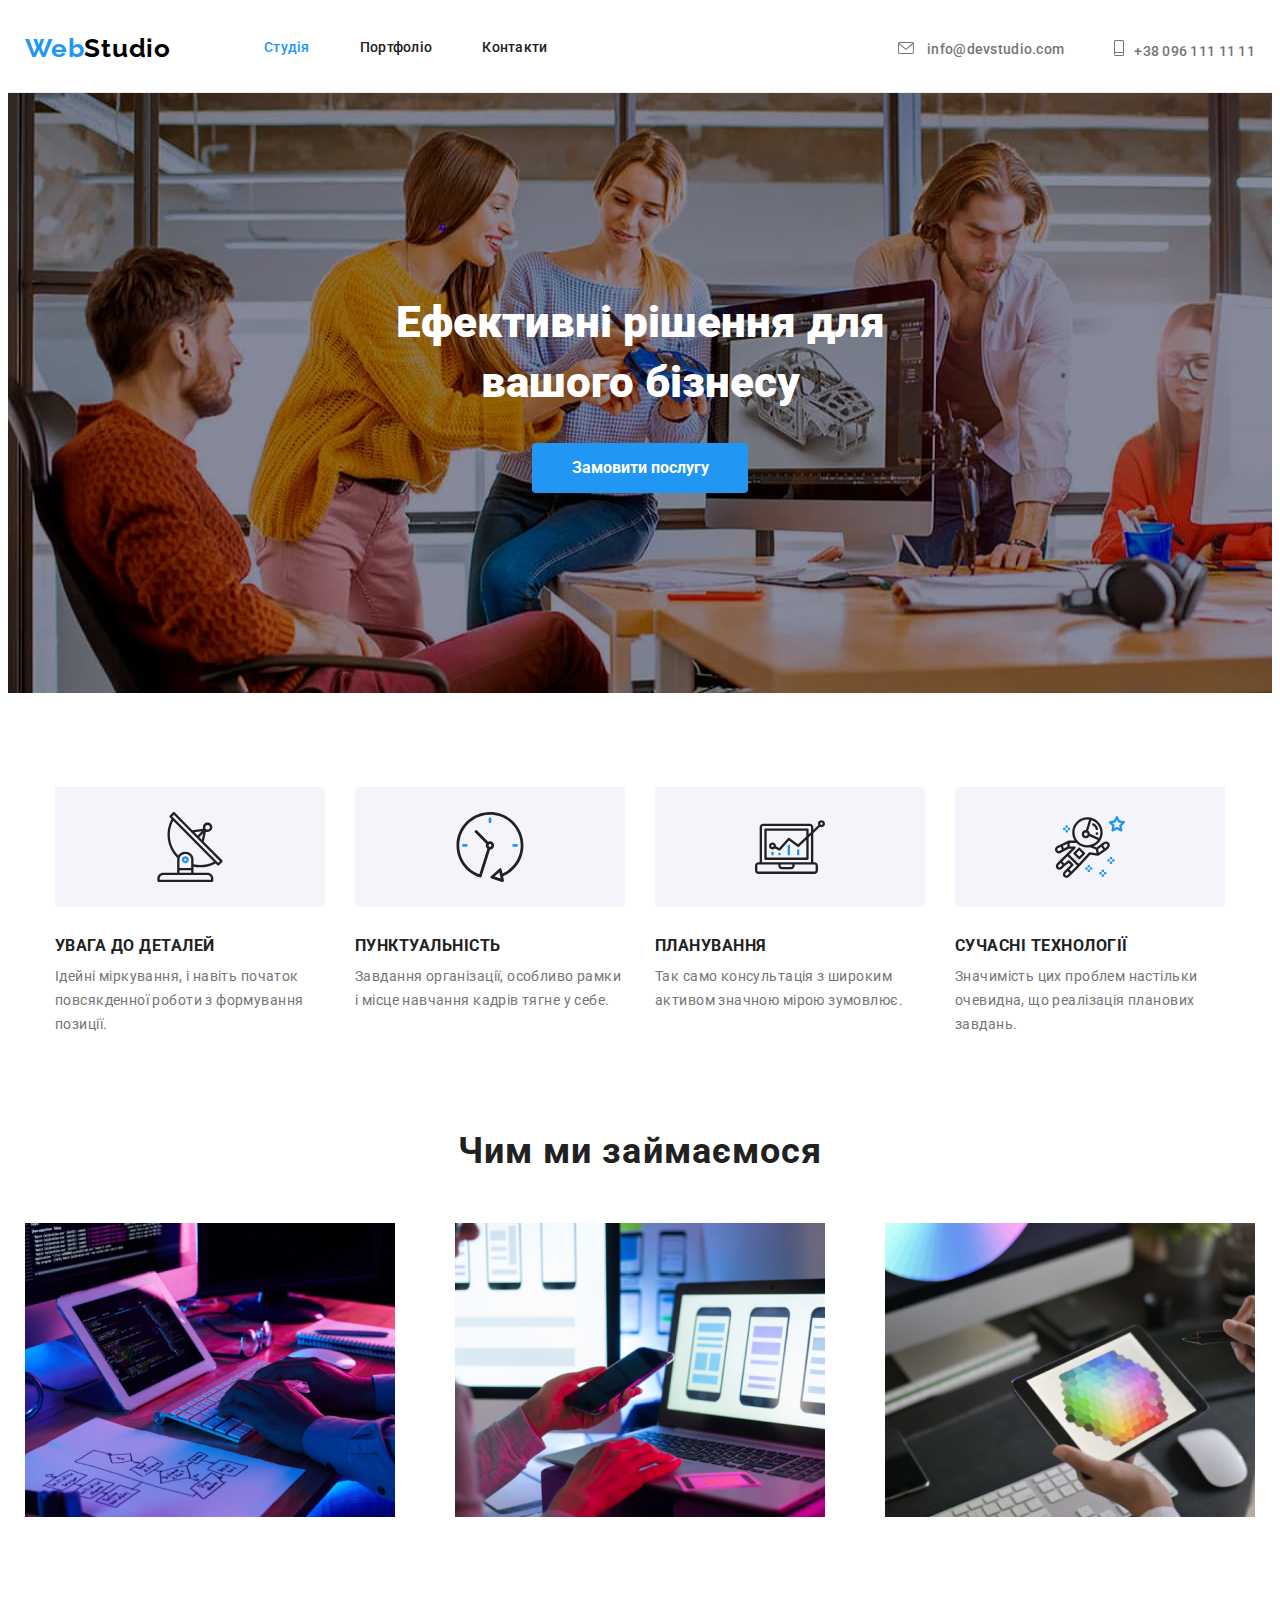
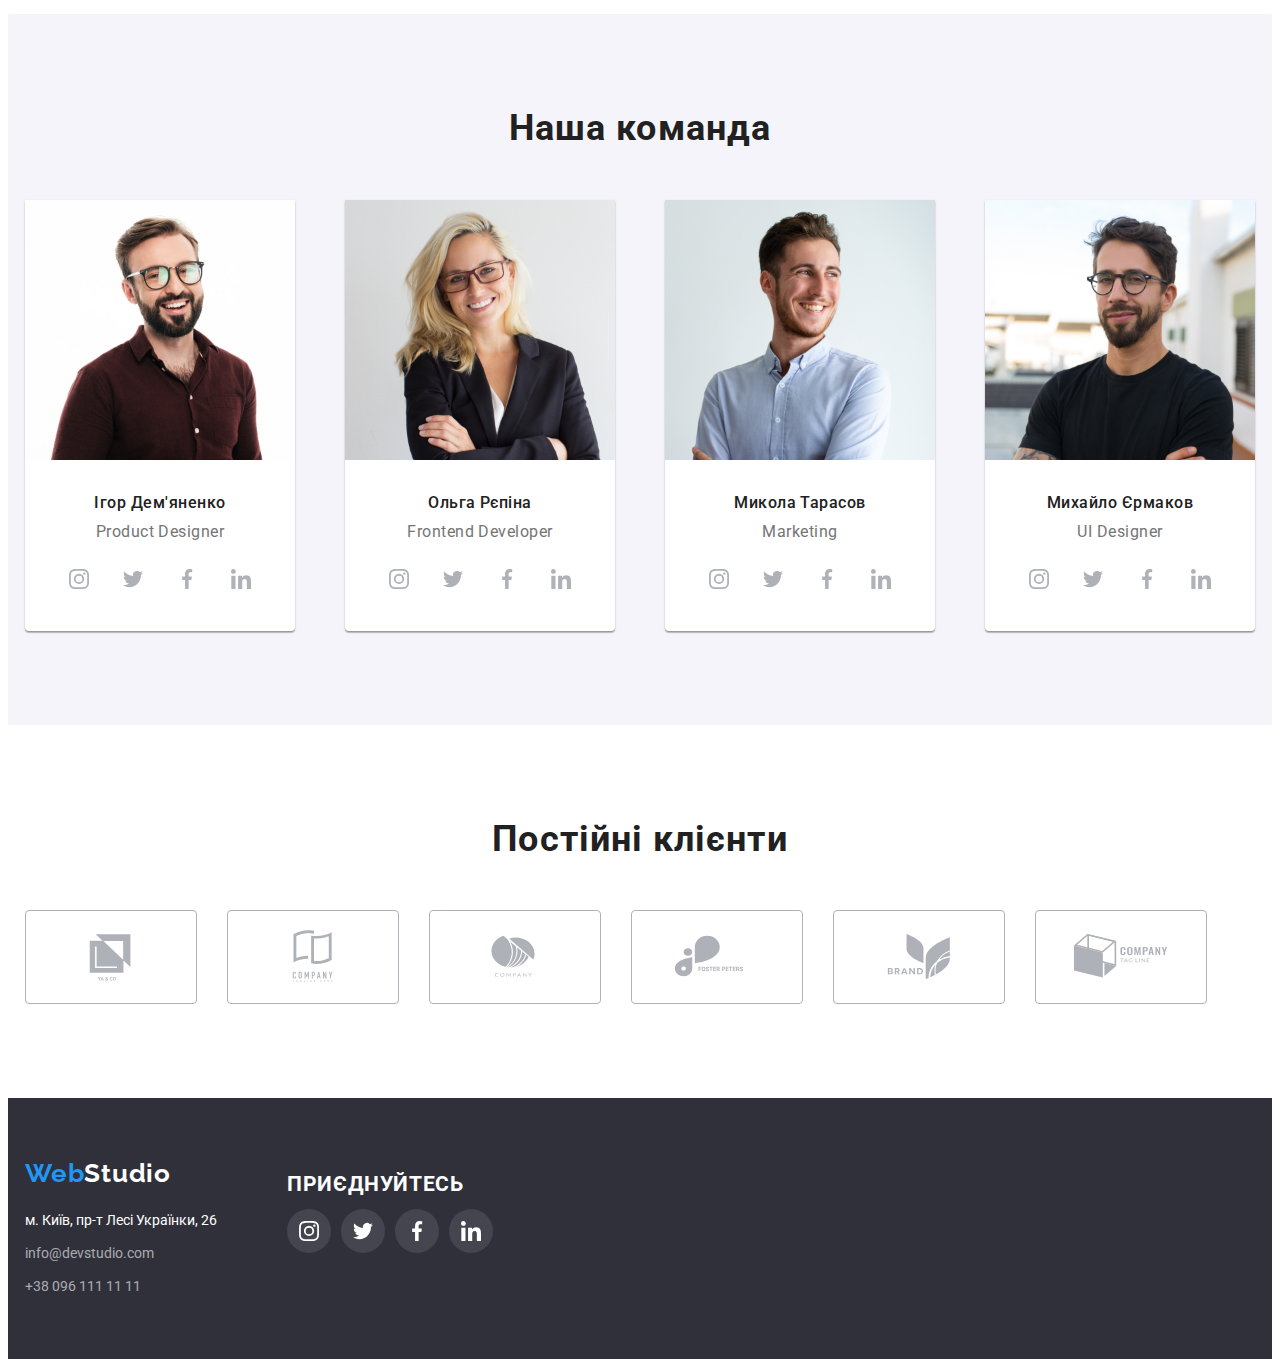
==== commit b7d878f5: "add icon" ====
--- a/index.html
+++ b/index.html
@@ -35,13 +35,15 @@
           </ul>
         </nav>
         <ul class="list head-list">
-          <li class="mail icon-mail">
+          <li class="mail ">
             <a class="link mail-link decoration-link" href="mailto:info@devstuio.com"
-              >info@devstudio.com</a
+              ><svg class="icon-mail"><use href="./images/symbol-defs-first.svg#icon-letter"></use></svg>
+              info@devstudio.com</a
             >
           </li>
-          <li class="mail icon-tel">
-            <a class="link tel-link decoration-link" href="tel:+380961111111">+38 096 111 11 11</a>
+          <li class="mail">
+            <a class="link tel-link decoration-link" href="tel:+380961111111">
+              <svg class="icon-mobil"><use href="./images/symbol-defs-first.svg#icon-mobil"></use></svg>+38 096 111 11 11</a>
           </li>
         </ul>
       </div>
@@ -269,68 +271,114 @@
           <h1 class="title-client">Постійні клієнти</h1>
           <ul class="action-client">
             <li class="list-client">
-              <a class="link-client">
+              <a class="link-client" href="">
                 <svg class="icon-client">
                   <use href="./images/symbol-defs.svg#icon-logo"></use>
                 </svg>
               </a>
             </li>
-            <li>
-              <svg>
-                <use></use>
-              </svg>
-            </li>
-            <li>
-              <svg>
-                <use></use>
-              </svg>
-            </li>
-            <li>
-              <svg>
-                <use></use>
-              </svg>
-            </li>
-            <li>
-              <svg>
-                <use></use>
-              </svg>
-            </li>
-            <li>
-              <svg>
-                <use></use>
-              </svg>
+            <li class="list-client">
+              <a class="link-client" href="">
+                <svg class="icon-client">
+                  <use href="./images/symbol-defs.svg#icon-logo-1"></use>
+                </svg>
+              </a>
+            </li>
+            <li class="list-client">
+              <a class="link-client" href="">
+                <svg class="icon-client">
+                  <use href="./images/symbol-defs.svg#icon-logo-2"></use>
+                </svg>
+              </a>
+            </li>
+            <li class="list-client">
+              <a class="link-client" href="">
+                <svg class="icon-client">
+                  <use href="./images/symbol-defs.svg#icon-logo-3"></use>
+                </svg>
+              </a>
+            </li>
+            <li class="list-client">
+              <a class="link-client" href="">
+                <svg class="icon-client">
+                  <use href="./images/symbol-defs.svg#icon-logo-4"></use>
+                </svg>
+              </a>
+            </li>
+            <li class="list-client">
+              <a class="link-client" href="">
+                <svg class="icon-client">
+                  <use href="./images/symbol-defs.svg#icon-logo-5"></use>
+                </svg>
+              </a>
             </li>
           </ul>
         </div>
       </section>
     </main>
     <footer class="bg-footer">
-      <div class="container">
-        <a class="decoration-link logo-footer" href=""
-          ><span class="logo-blue">Web</span><span class="logo-white">Studio</span></a
-        >
-        <address>
-          <ul class="list footer">
-            <li class="mail">
-              <a
-                class="adress-footer link decoration-link"
-                href="https://www.google.com/maps/place/%D0%B1%D1%83%D0%BB.+%D0%9B%D0%B5%D1%81%D0%B8+%D0%A3%D0%BA%D1%80%D0%B0%D0%B8%D0%BD%D0%BA%D0%B8,+26,+%D0%9A%D0%B8%D0%B5%D0%B2,+%D0%A3%D0%BA%D1%80%D0%B0%D0%B8%D0%BD%D0%B0,+02000/@50.4265807,30.5361971,17z/data=!3m1!4b1!4m6!3m5!1s0x40d4cf0e033ecbe9:0x57a4dffefec77da0!8m2!3d50.4265807!4d30.5383858!16s%2Fg%2F1tctq5jv"
-                target="_blank"
-                >м. Київ, пр-т Лесі Українки, 26</a
-              >
-            </li>
-            <li class="mail">
-              <a class="mail-footer link decoration-link" href="mailto:info@devstudio.com"
-                >info@devstudio.com</a
-              >
-            </li>
-            <li class="mail">
-              <a class="tel-footer link decoration-link" href="tel:+380961111111"
-                >+38 096 111 11 11</a
-              >
-            </li>
-          </ul>
-        </address>
+      <div class="container footer-address">
+        <div class="address-mail">
+          <a class="decoration-link logo-footer" href=""
+            ><span class="logo-blue">Web</span><span class="logo-white">Studio</span></a
+          >
+          <address>
+            <ul class="list footer">
+              <li class="mail">
+                <a
+                  class="adress-footer link decoration-link"
+                  href="https://www.google.com/maps/place/%D0%B1%D1%83%D0%BB.+%D0%9B%D0%B5%D1%81%D0%B8+%D0%A3%D0%BA%D1%80%D0%B0%D0%B8%D0%BD%D0%BA%D0%B8,+26,+%D0%9A%D0%B8%D0%B5%D0%B2,+%D0%A3%D0%BA%D1%80%D0%B0%D0%B8%D0%BD%D0%B0,+02000/@50.4265807,30.5361971,17z/data=!3m1!4b1!4m6!3m5!1s0x40d4cf0e033ecbe9:0x57a4dffefec77da0!8m2!3d50.4265807!4d30.5383858!16s%2Fg%2F1tctq5jv"
+                  target="_blank"
+                  >м. Київ, пр-т Лесі Українки, 26</a
+                >
+              </li>
+              <li class="mail">
+                <a class="mail-footer link decoration-link" href="mailto:info@devstudio.com"
+                  >info@devstudio.com</a
+                >
+              </li>
+              <li class="mail">
+                <a class="tel-footer link decoration-link" href="tel:+380961111111"
+                  >+38 096 111 11 11</a
+                >
+              </li>
+            </ul>
+          </address>
+        </div>
+        <div >
+          <h2 class="title-footer">приєднуйтесь</h2>
+          <ul class="action-footer">
+                    <li class="list-footer">
+                      <a class="link-footer" href="">
+                        <svg class="icon-footer">
+                          <use href="./images/symbol-defs.svg#icon-instagram"></use>
+                        </svg>
+                      </a>
+                    </li>
+                    <li class="list-footer">
+                      <a class="link-footer" href="">
+                        <svg class="icon-footer">
+                          <use href="./images/symbol-defs.svg#icon-twitter"></use>
+                        </svg>
+                      </a>
+                    </li>
+                    <li class="list-footer">
+                      <a class="link-footer" href="">
+                        <svg class="icon-footer">
+                          <use href="./images/symbol-defs.svg#icon-facebook"></use>
+                        </svg>
+                      </a>
+                    </li>
+                    <li class="list-footer">
+                      <a class="link-footer" href="">
+                        <svg class="icon-footer">
+                          <use href="./images/symbol-defs.svg#icon-linkedin"></use>
+                        </svg>
+                      </a>
+                    </li>
+                  </ul>
+        </div>
+
       </div>
     </footer>
   </body>
--- a/css/style.css
+++ b/css/style.css
@@ -101,30 +101,27 @@
     display: flex;
     align-items: center;
 }
-.head-list .mail::before{
-    display: inline-block;
-    content: "";
-    width: 20px;
-    height: 20px;   
-    margin-right: 10px;    
-}
-.icon-mail::before{
-    content: "";
-    background-image: url(../images/letter.svg);
-    background-repeat: no-repeat;
-    background-position: center;
-}
-.icon-tel::before{
-    content: "";
-    background-image: url(../images/mobil.svg);
-    background-repeat: no-repeat;
-    background-position: center;
+
+.icon-mail,
+.icon-mobil{
+    height: 12px;
+    width: 16px;
+    margin-right: 10px;
+    fill: var(--text-color);
+}
+.icon-mobil{
+    height: 16px;
+    width: 10px;
 }
 .link:focus{
     color: var(--logo-blue-color);
 }
 .link:hover{
     color: var(--logo-blue-color);
+}
+.link:hover .icon-mail,
+.link:hover .icon-mobil{
+    fill: var(--logo-blue-color);
 }
 .head-list{
     display: flex;
@@ -336,6 +333,20 @@
 .bg-footer .mail:not(:last-child){
     margin-bottom: 9px;
 }
+.title-footer{        
+    font-weight: 700;        
+    line-height: 16px;
+    letter-spacing: 0.03em;
+    text-transform: uppercase;    
+    color:var(--white-color);
+}
+.footer-address{
+    display: flex;
+}
+.address-mail{
+    margin-right: 70px;
+}
+
 /* portfolio */
 .button-port{
     font-style: normal;
@@ -417,34 +428,48 @@
      1px 4px 6px rgba(0, 0, 0, 0.16);
 }
 /* Іконки соц.*/
-.action{
-    display: flex;
-    padding:0 32px;
+.action,
+.action-footer{
+    display: flex;
+    padding:0;
     margin:0;    
     list-style: none;
 }
-.icon-social{
+.action{
+    margin-left: 32px;
+    margin-right: 32px;
+}
+.icon-social,
+.icon-footer{
     height: 20px;
     width: 20px;    
-    padding:12px;   
-    fill:var(--icon-color);
-}
-.link-icon{    
+    padding:12px;
+    fill:var(--white-color);      
+}
+.icon-social{
+    fill: var(--icon-color);
+}
+.link-icon,
+.link-footer{    
     border-radius: 50%;
     margin: 0;
     padding: 0;       
     width: 44px;
     height: 44px;
-    display: block; 
-    
-}
-.list-icon:not(:last-child){
+    display: block;     
+}
+.link-footer{
+    background-color: rgba(255, 255, 255, 0.1);
+}
+.list-icon:not(:last-child),
+.list-footer:not(:last-child){
     margin-right: 10px;
 }
 .icon-social:hover{
     fill: #FFFFFF;   
 }
-.link-icon:hover{
+.link-icon:hover,
+.link-footer:hover{
     background-color:#2196F3 ;
     border-radius: 50%;
 }
@@ -457,4 +482,23 @@
 }
 .icon-client{
     fill:var(--icon-color);
+    width: 106px;
+    height: 60px;
+    padding: 16px 32px;
+}
+.link-client{
+    border: 1px solid #AFB1B8;
+    height: 92px;
+    width: 170px;
+    display: block;
+    border-radius: 4px;
+}
+.link-client:hover{
+    border-color:var(--logo-blue-color);
+}
+.link-client:hover .icon-client{
+    fill: var(--logo-blue-color);
+}
+.list-client:not(:last-child){
+    margin-right: 30px;
 }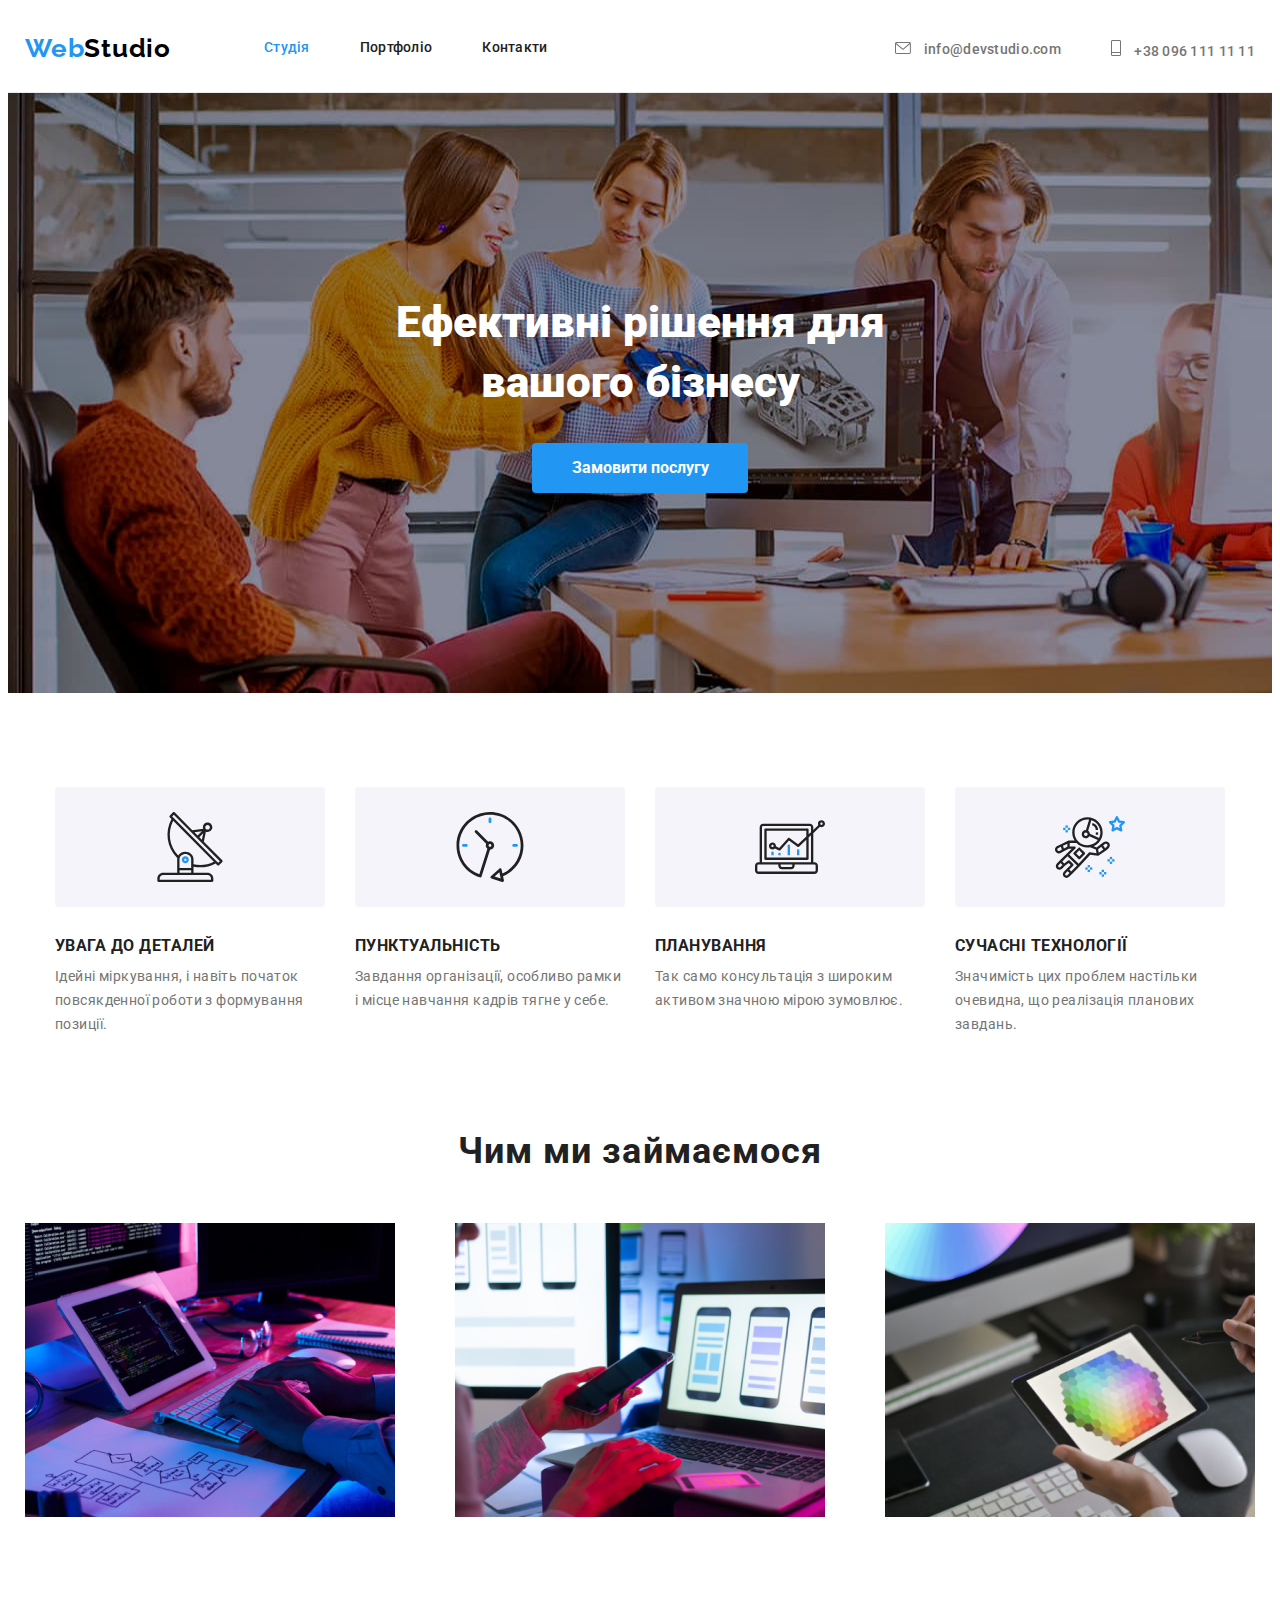
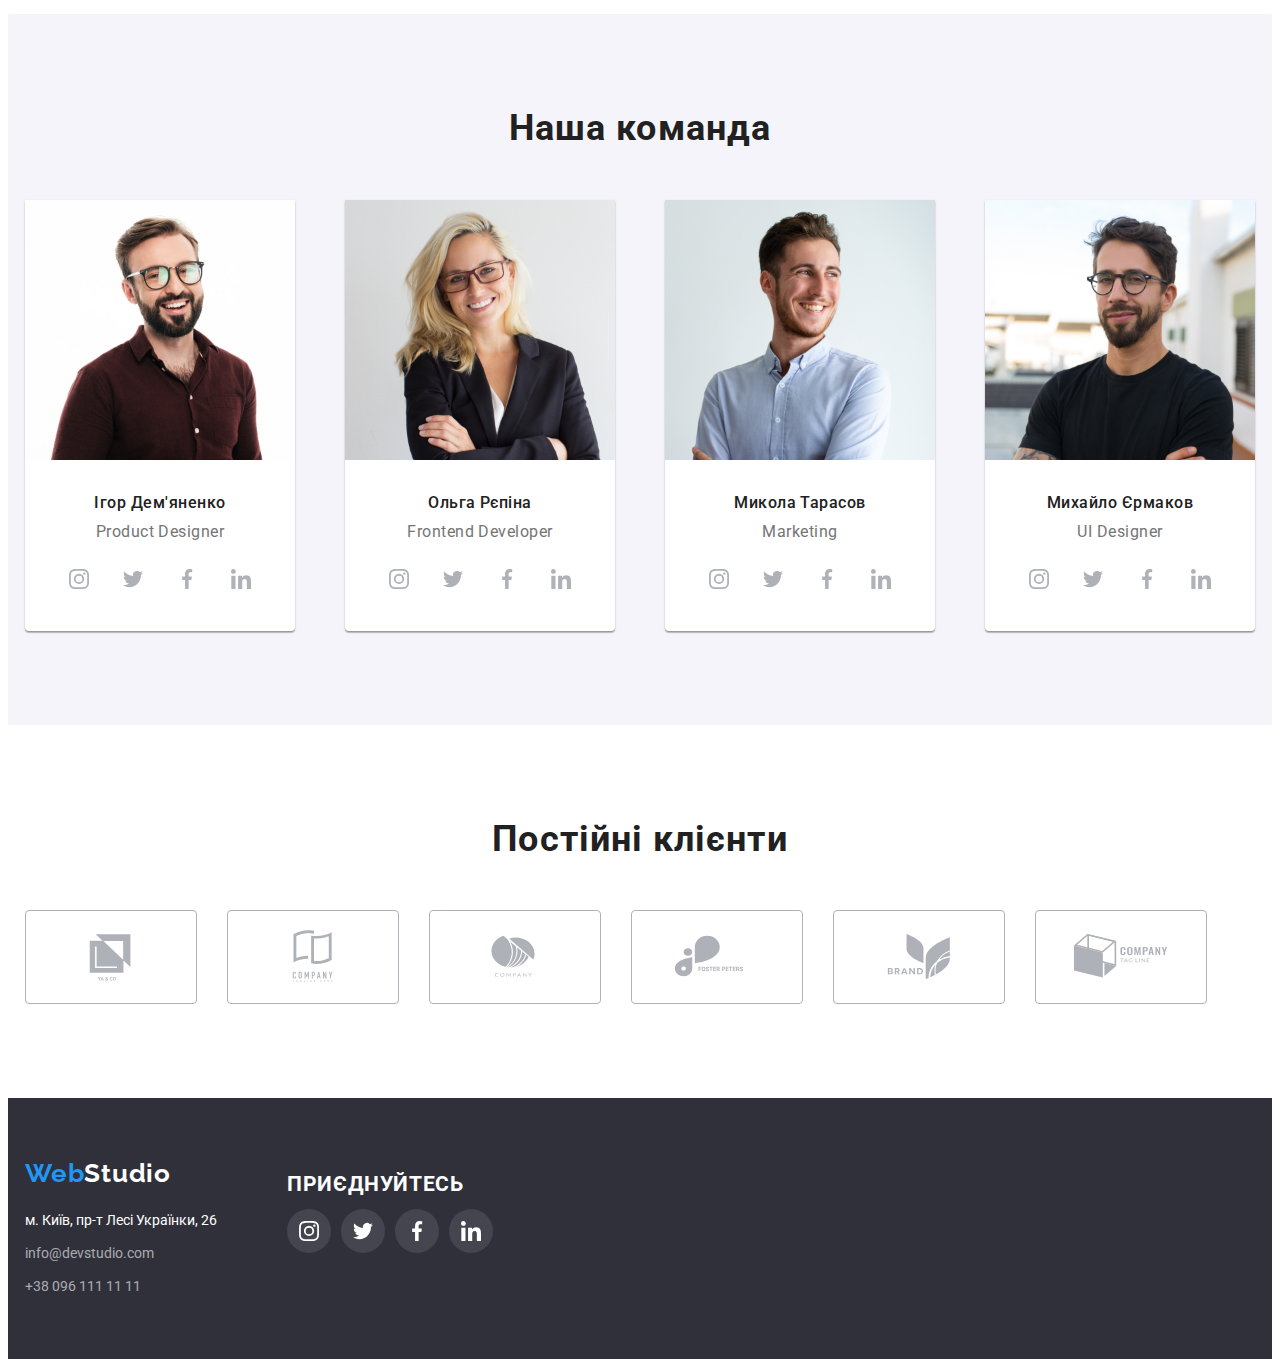
==== commit 6cb1dcd1: "delete svg" ====
--- a/index.html
+++ b/index.html
@@ -6,6 +6,7 @@
     <meta name="viewport" content="width=device-width, initial-scale=1.0" />
     <title>HomeWorkTwo</title>
     <link rel="stylesheet" href="./css/style.css" />
+    <link rel="stylesheet" href="node_modules/modern-normalize/modern-normalize.css" />
     <link rel="preconnect" href="https://fonts.googleapis.com" />
     <link rel="preconnect" href="https://fonts.gstatic.com" crossorigin />
     <link
@@ -35,15 +36,20 @@
           </ul>
         </nav>
         <ul class="list head-list">
-          <li class="mail ">
+          <li class="mail">
             <a class="link mail-link decoration-link" href="mailto:info@devstuio.com"
-              ><svg class="icon-mail"><use href="./images/symbol-defs-first.svg#icon-letter"></use></svg>
+              ><svg class="icon-mail">
+                <use href="./images/symbol-defs-first.svg#icon-letter"></use>
+              </svg>
               info@devstudio.com</a
             >
           </li>
           <li class="mail">
             <a class="link tel-link decoration-link" href="tel:+380961111111">
-              <svg class="icon-mobil"><use href="./images/symbol-defs-first.svg#icon-mobil"></use></svg>+38 096 111 11 11</a>
+              <svg class="icon-mobil">
+                <use href="./images/symbol-defs-first.svg#icon-mobil"></use></svg>
+                +38 096 111 11 11</a
+            >
           </li>
         </ul>
       </div>
@@ -154,7 +160,7 @@
             </li>
             <li class="one-of-team">
               <img src="./images/olga-repina.jpg" alt="olga-repina" width="270" />
-              <div class="team-name">  
+              <div class="team-name">
                 <h3 class="title-name">Ольга Рєпіна</h3>
                 <p class="text">Frontend Developer</p>
                 <ul class="action">
@@ -345,40 +351,39 @@
             </ul>
           </address>
         </div>
-        <div >
+        <div>
           <h2 class="title-footer">приєднуйтесь</h2>
           <ul class="action-footer">
-                    <li class="list-footer">
-                      <a class="link-footer" href="">
-                        <svg class="icon-footer">
-                          <use href="./images/symbol-defs.svg#icon-instagram"></use>
-                        </svg>
-                      </a>
-                    </li>
-                    <li class="list-footer">
-                      <a class="link-footer" href="">
-                        <svg class="icon-footer">
-                          <use href="./images/symbol-defs.svg#icon-twitter"></use>
-                        </svg>
-                      </a>
-                    </li>
-                    <li class="list-footer">
-                      <a class="link-footer" href="">
-                        <svg class="icon-footer">
-                          <use href="./images/symbol-defs.svg#icon-facebook"></use>
-                        </svg>
-                      </a>
-                    </li>
-                    <li class="list-footer">
-                      <a class="link-footer" href="">
-                        <svg class="icon-footer">
-                          <use href="./images/symbol-defs.svg#icon-linkedin"></use>
-                        </svg>
-                      </a>
-                    </li>
-                  </ul>
-        </div>
-
+            <li class="list-footer">
+              <a class="link-footer" href="">
+                <svg class="icon-footer">
+                  <use href="./images/symbol-defs.svg#icon-instagram"></use>
+                </svg>
+              </a>
+            </li>
+            <li class="list-footer">
+              <a class="link-footer" href="">
+                <svg class="icon-footer">
+                  <use href="./images/symbol-defs.svg#icon-twitter"></use>
+                </svg>
+              </a>
+            </li>
+            <li class="list-footer">
+              <a class="link-footer" href="">
+                <svg class="icon-footer">
+                  <use href="./images/symbol-defs.svg#icon-facebook"></use>
+                </svg>
+              </a>
+            </li>
+            <li class="list-footer">
+              <a class="link-footer" href="">
+                <svg class="icon-footer">
+                  <use href="./images/symbol-defs.svg#icon-linkedin"></use>
+                </svg>
+              </a>
+            </li>
+          </ul>
+        </div>
       </div>
     </footer>
   </body>
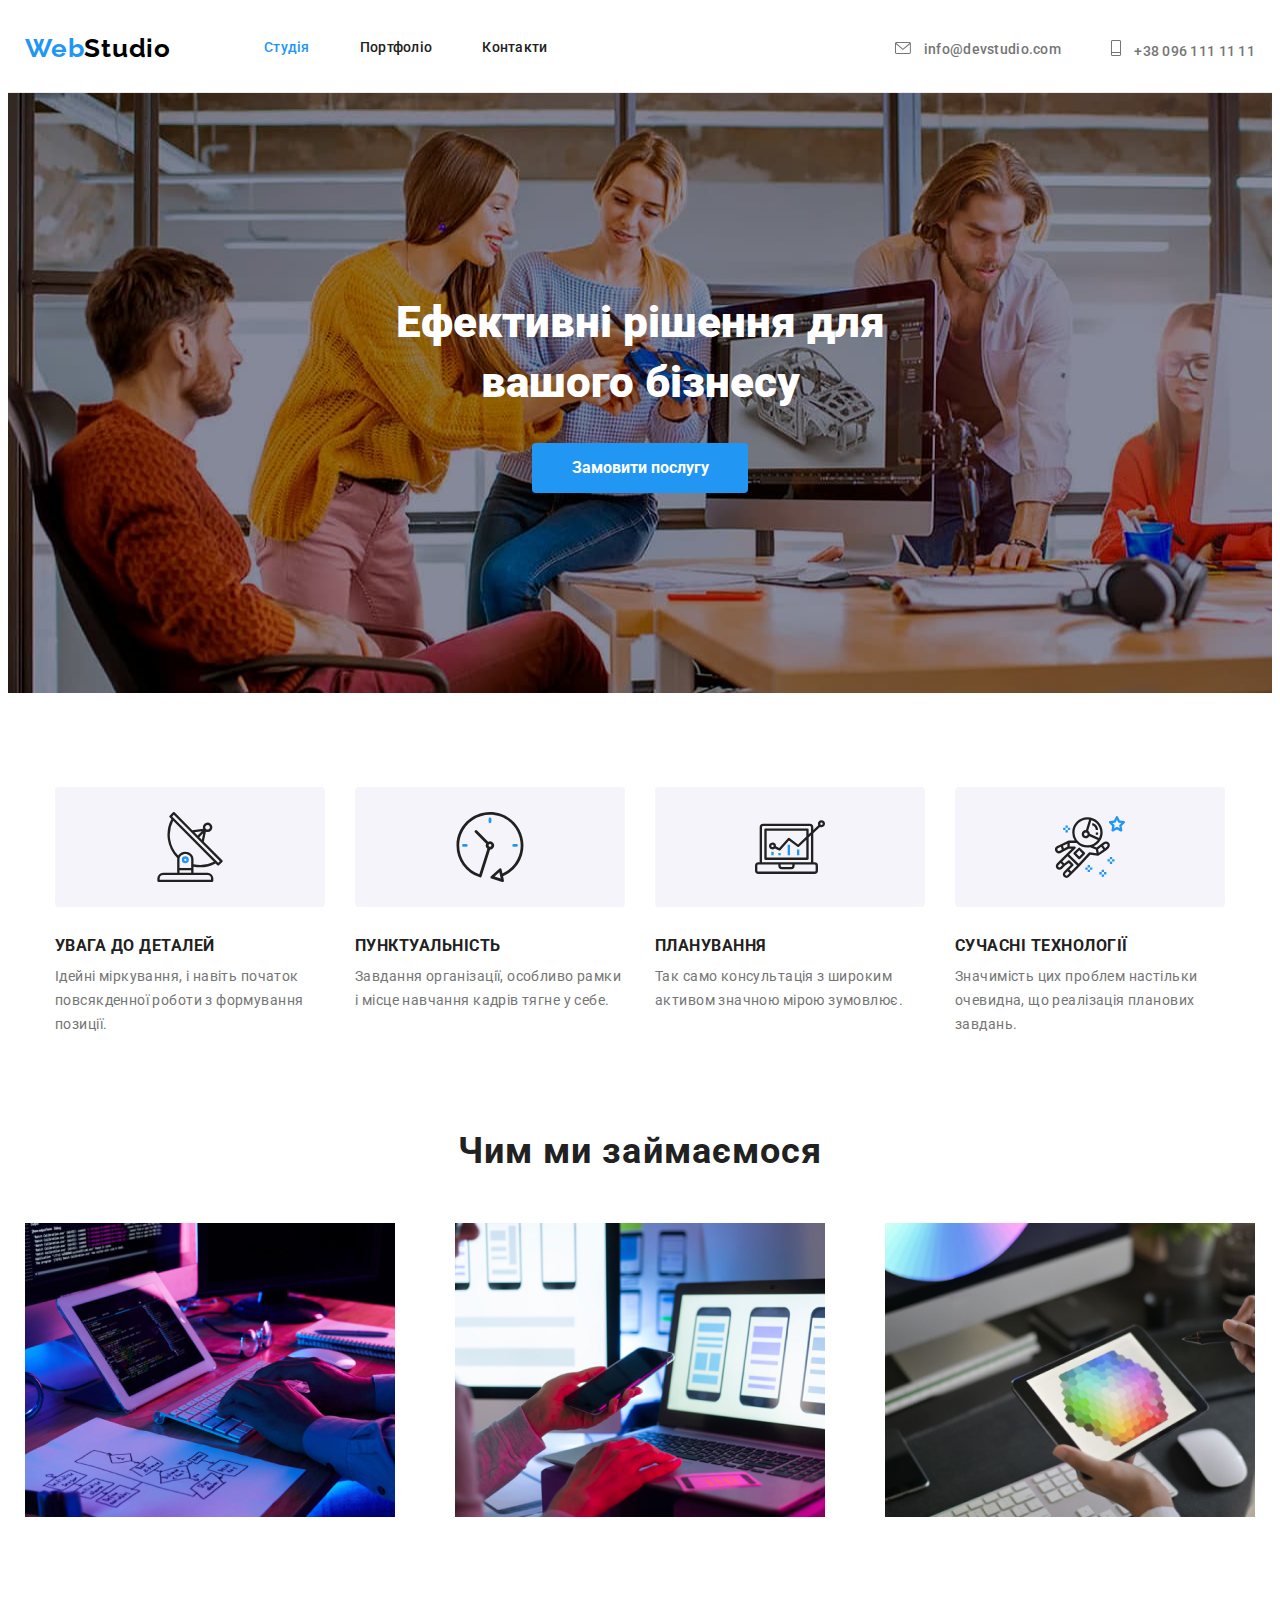
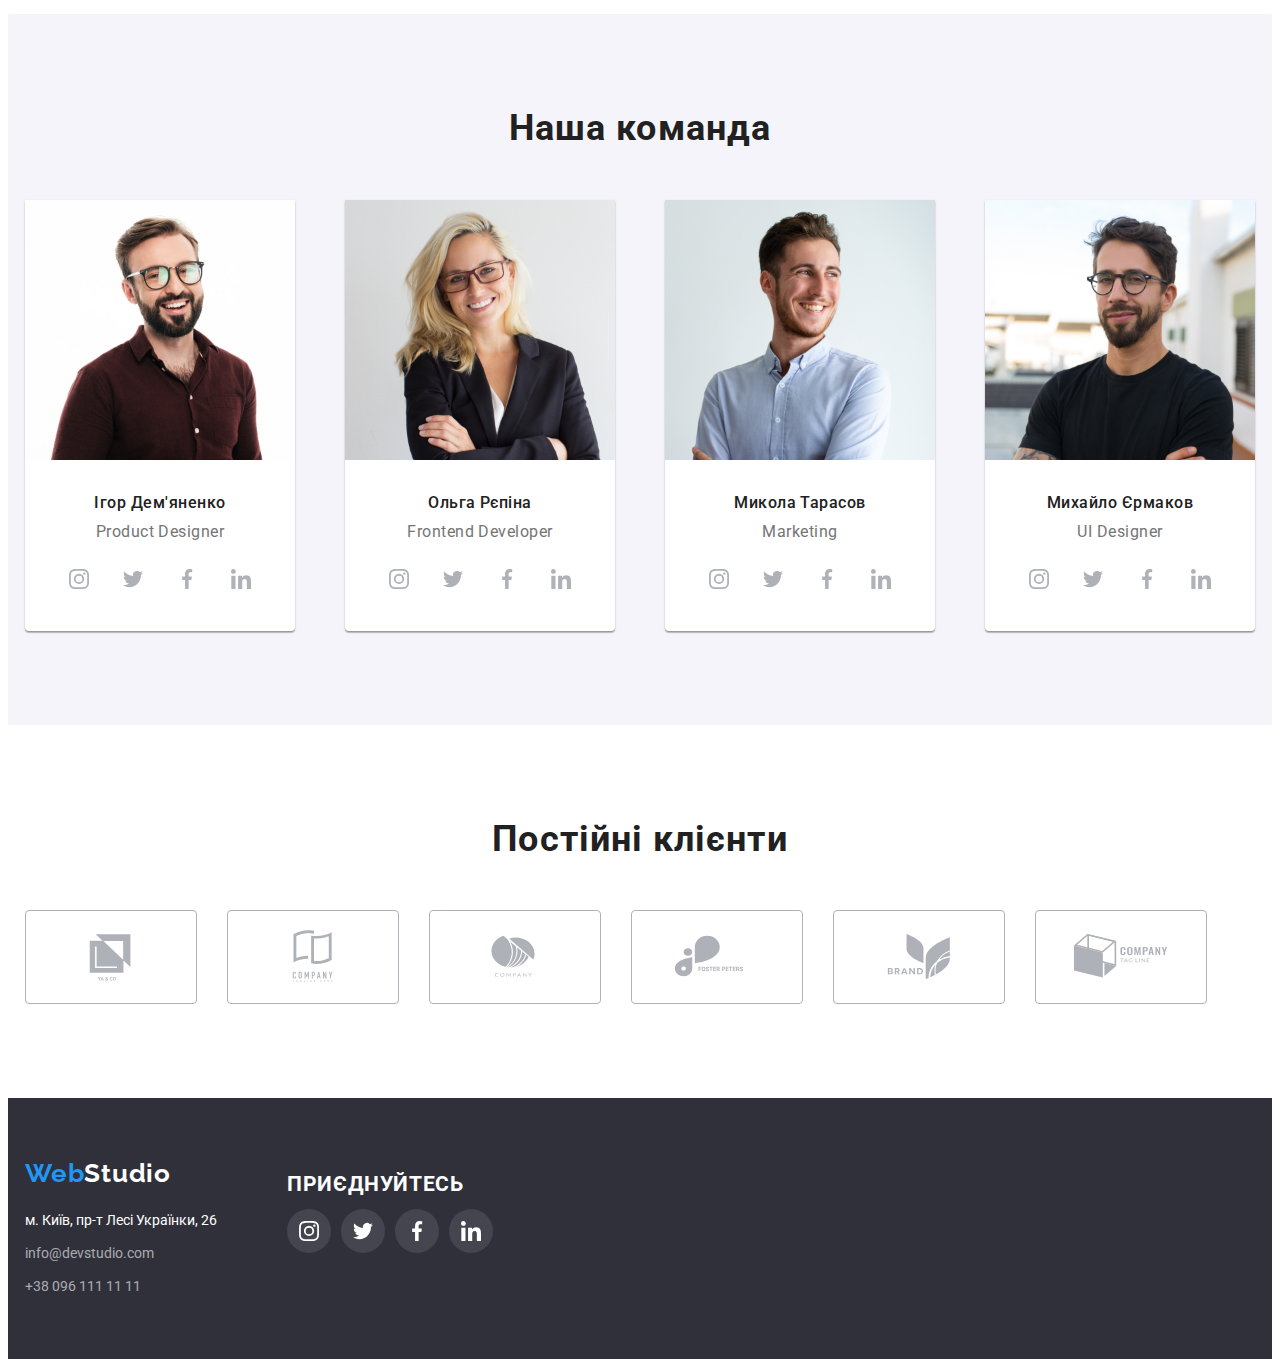
==== commit b9cf2a44: "icon" ====
--- a/index.html
+++ b/index.html
@@ -67,23 +67,31 @@
       <section class="container title-features">
         <h2 class="visually-hidden">Features</h2>
         <ul class="list features">
-          <li class="features-icon icon-antenna">
+          <li>
+            <div class="border-icon"><svg class="icon-features">
+              <use href="./images/symbol-defs-first.svg#icon-antenna"></use></svg></div>
             <h3 class="title">УВАГА ДО ДЕТАЛЕЙ</h3>
             <p class="text">
               Ідейні міркування, і навіть початок повсякденної роботи з формування позиції.
             </p>
           </li>
-          <li class="features-icon icon-clock">
+          <li>
+            <div class="border-icon"><svg class="icon-features">
+              <use href="./images/symbol-defs-first.svg#icon-clock"></use></svg></div>
             <h3 class="title">ПУНКТУАЛЬНІСТЬ</h3>
             <p class="text">
               Завдання організації, особливо рамки і місце навчання кадрів тягне у себе.
             </p>
           </li>
-          <li class="features-icon icon-diagram">
+          <li>
+            <div class="border-icon"><svg class="icon-features">
+              <use href="./images/symbol-defs-first.svg#icon-diagram"></use></svg></div>
             <h3 class="title">ПЛАНУВАННЯ</h3>
             <p class="text">Так само консультація з широким активом значною мірою зумовлює.</p>
           </li>
-          <li class="features-icon icon-astronaut">
+          <li>
+            <div class="border-icon"><svg class="icon-features">
+              <use href="./images/symbol-defs-first.svg#icon-astronaut"></use></svg></div>
             <h3 class="title">СУЧАСНІ ТЕХНОЛОГІЇ</h3>
             <p class="text">
               Значимість цих проблем настільки очевидна, що реалізація планових завдань.
--- a/css/style.css
+++ b/css/style.css
@@ -193,35 +193,20 @@
     display: flex;
     justify-content: space-evenly;
 }
-.features-icon::before{
-    content: "";
-    height: 120px;    
-    display: block;
+.icon-features{
+    height: 70px;
+    width: 70px;
+    
+    padding: 25px 100px;
+}
+.border-icon{
+    border: none;
+    border-radius: 4px;
     background-color: var(--button-bg-port);
-    border-radius: 4px;
     margin-bottom: 30px;
-    background-repeat: no-repeat;
-    background-position: center;
-}
-.icon-antenna::before{
-    content: "";
-    background-image: url(../images/antenna.svg);
-    
-}
-.icon-clock::before {
-    content: "";
-    background-image: url(../images/clock.svg);
-    
-}
-.icon-diagram::before {
-    content: "";
-    background-image: url(../images/diagram.svg);
-
-}
-.icon-astronaut::before {
-    content: "";
-    background-image: url(../images/astronaut.svg);
-
+
+    height: 120px;
+    width: 270px;
 }
 .list .text{
     line-height: 1.71;
@@ -404,12 +389,6 @@
 .decoration-link{
     text-decoration: none;
     }
-/* .link-collection:not(:nth-last-child(-n+3)){
-    margin-bottom: 30px;
-}
-.link-collection:not(:nth-child(3n + 0)){
-    margin-right: 30px;
-} */
 .border-col{    
     border: 1px solid #EEEEEE;
     background: #FFFFFF;
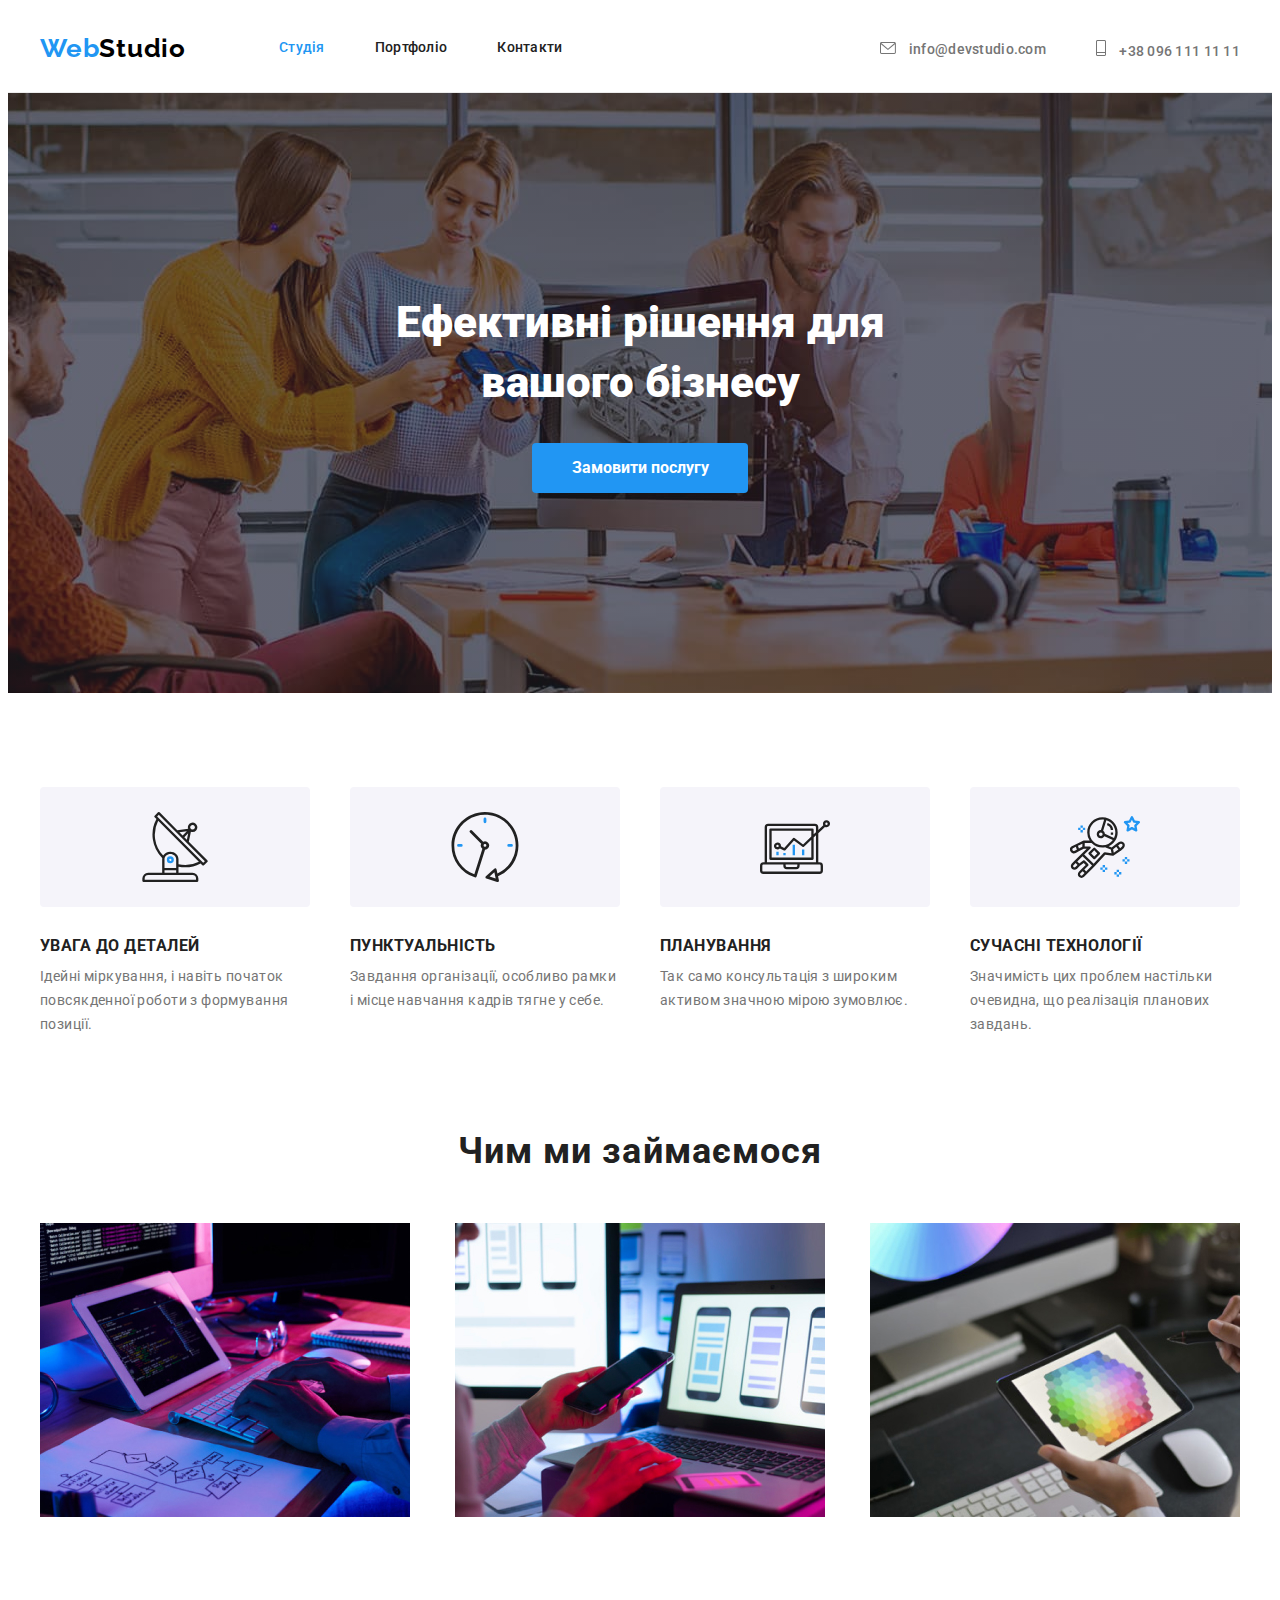
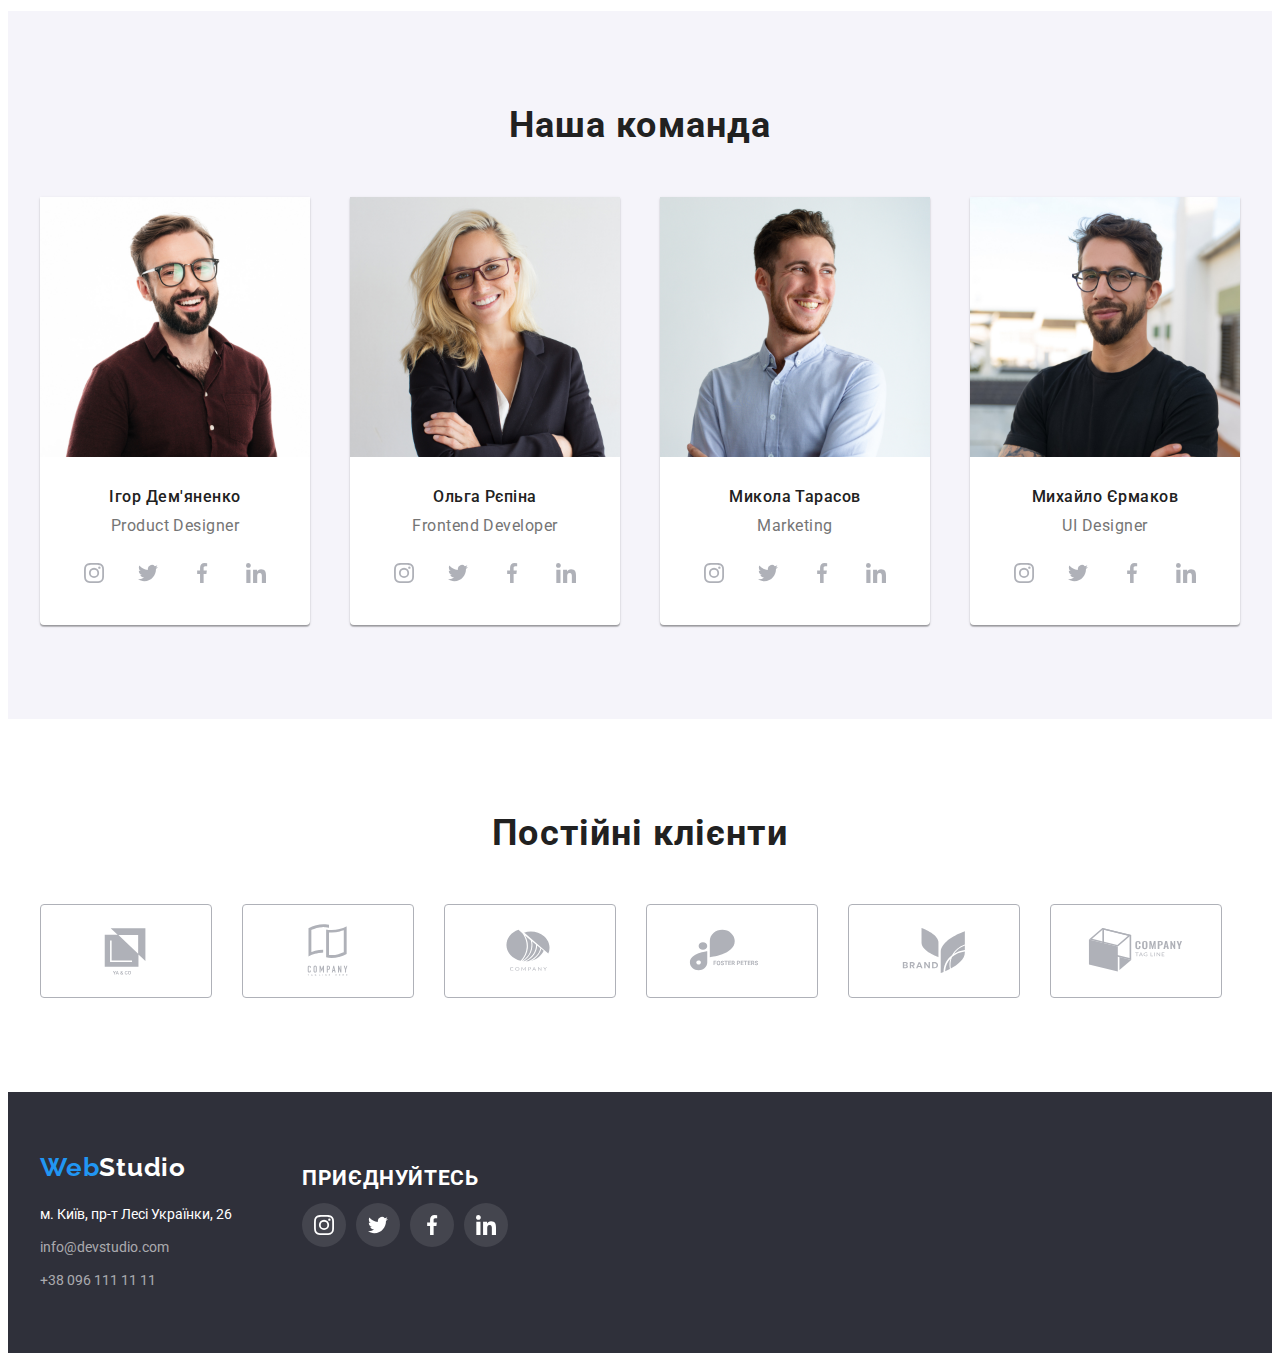
==== commit d5da8fa3: "upgrade" ====
--- a/index.html
+++ b/index.html
@@ -5,8 +5,8 @@
     <meta http-equiv="X-UA-Compatible" content="IE=edge" />
     <meta name="viewport" content="width=device-width, initial-scale=1.0" />
     <title>HomeWorkTwo</title>
-    <link rel="stylesheet" href="./css/style.css" />
-    <link rel="stylesheet" href="node_modules/modern-normalize/modern-normalize.css" />
+    <link rel="stylesheet" href="./css/style.css" />    
+    <link rel="stylesheet" href="node_modules/modern-normalize/modern-normalize.css">
     <link rel="preconnect" href="https://fonts.googleapis.com" />
     <link rel="preconnect" href="https://fonts.gstatic.com" crossorigin />
     <link
@@ -55,49 +55,53 @@
       </div>
     </header>
     <main>
-      <section class="bg-service">
-        <div class="block-service container">
-          <h1 class="titel-service">
-            Ефективні рішення для<br />
-            вашого бізнесу
-          </h1>
-          <button class="button" type="button">Замовити послугу</button>
+      <section class="hero">
+        <div class="bg-service">
+          <div class="block-service container">
+            <h1 class="titel-service">
+              Ефективні рішення для<br />
+              вашого бізнесу
+            </h1>
+            <button class="button" type="button">Замовити послугу</button>
+          </div>
         </div>
       </section>
-      <section class="container title-features">
-        <h2 class="visually-hidden">Features</h2>
-        <ul class="list features">
-          <li>
-            <div class="border-icon"><svg class="icon-features">
-              <use href="./images/symbol-defs-first.svg#icon-antenna"></use></svg></div>
-            <h3 class="title">УВАГА ДО ДЕТАЛЕЙ</h3>
-            <p class="text">
-              Ідейні міркування, і навіть початок повсякденної роботи з формування позиції.
-            </p>
-          </li>
-          <li>
-            <div class="border-icon"><svg class="icon-features">
-              <use href="./images/symbol-defs-first.svg#icon-clock"></use></svg></div>
-            <h3 class="title">ПУНКТУАЛЬНІСТЬ</h3>
-            <p class="text">
-              Завдання організації, особливо рамки і місце навчання кадрів тягне у себе.
-            </p>
-          </li>
-          <li>
-            <div class="border-icon"><svg class="icon-features">
-              <use href="./images/symbol-defs-first.svg#icon-diagram"></use></svg></div>
-            <h3 class="title">ПЛАНУВАННЯ</h3>
-            <p class="text">Так само консультація з широким активом значною мірою зумовлює.</p>
-          </li>
-          <li>
-            <div class="border-icon"><svg class="icon-features">
-              <use href="./images/symbol-defs-first.svg#icon-astronaut"></use></svg></div>
-            <h3 class="title">СУЧАСНІ ТЕХНОЛОГІЇ</h3>
-            <p class="text">
-              Значимість цих проблем настільки очевидна, що реалізація планових завдань.
-            </p>
-          </li>
-        </ul>
+      <section class="title-features">
+        <div class="container">
+          <h2 class="visually-hidden">Features</h2>
+          <ul class="list features">
+            <li>
+              <div class="border-icon"><svg class="icon-features">
+                <use href="./images/symbol-defs-first.svg#icon-antenna"></use></svg></div>
+              <h3 class="title">УВАГА ДО ДЕТАЛЕЙ</h3>
+              <p class="text">
+                Ідейні міркування, і навіть початок повсякденної роботи з формування позиції.
+              </p>
+            </li>
+            <li>
+              <div class="border-icon"><svg class="icon-features">
+                <use href="./images/symbol-defs-first.svg#icon-clock"></use></svg></div>
+              <h3 class="title">ПУНКТУАЛЬНІСТЬ</h3>
+              <p class="text">
+                Завдання організації, особливо рамки і місце навчання кадрів тягне у себе.
+              </p>
+            </li>
+            <li>
+              <div class="border-icon"><svg class="icon-features">
+                <use href="./images/symbol-defs-first.svg#icon-diagram"></use></svg></div>
+              <h3 class="title">ПЛАНУВАННЯ</h3>
+              <p class="text">Так само консультація з широким активом значною мірою зумовлює.</p>
+            </li>
+            <li>
+              <div class="border-icon"><svg class="icon-features">
+                <use href="./images/symbol-defs-first.svg#icon-astronaut"></use></svg></div>
+              <h3 class="title">СУЧАСНІ ТЕХНОЛОГІЇ</h3>
+              <p class="text">
+                Значимість цих проблем настільки очевидна, що реалізація планових завдань.
+              </p>
+            </li>
+          </ul>
+        </div>
       </section>
       <section class="work">
         <div class="container">
@@ -282,7 +286,7 @@
       </section>
       <section class="client">
         <div class="container">
-          <h1 class="title-client">Постійні клієнти</h1>
+          <h2 class="title-client">Постійні клієнти</h1>
           <ul class="action-client">
             <li class="list-client">
               <a class="link-client" href="">
--- a/css/style.css
+++ b/css/style.css
@@ -13,7 +13,7 @@
 .container{    
     margin-left:auto;
     margin-right:auto;
-    width:1230px;
+    width:1200px;
     padding-left:15px;
     padding-right:15px;
 }
@@ -55,6 +55,11 @@
     clip-path: inset(50%);
     margin: -1px;
 }
+/* Img */
+img{
+    display: block;
+    max-width: 100%,
+}
 /* Шапка */
 .logo,
 .logo-footer{
@@ -150,15 +155,29 @@
 }
 .block-service{
     display: flex;
-    flex-direction: column;
-
-    
+    flex-direction: column;    
+}
+.hero{
+    background-color: #C4C4C4;
 }
 .bg-service{
-    background-image: url(../images/bg-people.jpg);
-
+    max-width: 1600px;
+    
+    margin-left: auto;
+    margin-right: auto;
+    background-image:
+    linear-gradient(to right ,
+    rgba(47, 48, 58, 0.4),
+    rgba(47, 48, 58, 0.4)),
+     url(../images/bg-people.jpg);
+    
+    
     padding-top: 200px;
     padding-bottom: 200px;
+
+    background-position: center;
+    background-repeat: no-repeat; 
+    background-size: cover;   
 }
 .button{
     min-width: 216px;
@@ -191,22 +210,23 @@
 }
 .features{
     display: flex;
-    justify-content: space-evenly;
+    justify-content: space-between;
 }
 .icon-features{
     height: 70px;
-    width: 70px;
-    
-    padding: 25px 100px;
+    width: 70px;    
 }
 .border-icon{
     border: none;
     border-radius: 4px;
-    background-color: var(--button-bg-port);
+    background-color: var(--button-bg-port);    
+    display: flex;
+    align-items: center;
+    justify-content: center;
+    height: 120px;
+
     margin-bottom: 30px;
-
-    height: 120px;
-    width: 270px;
+    
 }
 .list .text{
     line-height: 1.71;
@@ -333,20 +353,26 @@
 }
 
 /* portfolio */
+.list-btn:first-child .button-port {
+    padding: 6px 25px;
+}
 .button-port{
     font-style: normal;
     font-weight: 500;
     font-size: 16px;
     line-height: 1.62;
     text-align: center;
+    padding: 6px 22px;
+    border:none;
      
     border-radius: 4px;
     border-color: transparent;
     font-family: Roboto,sans-serif;
     cursor: pointer;    
 }
+
 .list-btn:not(:last-child){
-    margin-right:8px;
+    padding-right:8px;
 }
 .btn-port{  
     margin-bottom: 50px;
@@ -421,8 +447,7 @@
 .icon-social,
 .icon-footer{
     height: 20px;
-    width: 20px;    
-    padding:12px;
+    width: 20px;     
     fill:var(--white-color);      
 }
 .icon-social{
@@ -435,7 +460,9 @@
     padding: 0;       
     width: 44px;
     height: 44px;
-    display: block;     
+    display: flex;
+    align-items: center;
+    justify-content: center;     
 }
 .link-footer{
     background-color: rgba(255, 255, 255, 0.1);
@@ -444,7 +471,7 @@
 .list-footer:not(:last-child){
     margin-right: 10px;
 }
-.icon-social:hover{
+.link-icon:hover .icon-social{
     fill: #FFFFFF;   
 }
 .link-icon:hover,
@@ -462,14 +489,15 @@
 .icon-client{
     fill:var(--icon-color);
     width: 106px;
-    height: 60px;
-    padding: 16px 32px;
+    height: 60px;   
 }
 .link-client{
     border: 1px solid #AFB1B8;
     height: 92px;
     width: 170px;
-    display: block;
+    display: flex;
+    align-items: center;
+    justify-content: center;
     border-radius: 4px;
 }
 .link-client:hover{
@@ -479,5 +507,5 @@
     fill: var(--logo-blue-color);
 }
 .list-client:not(:last-child){
-    margin-right: 30px;
+    padding-right: 30px;
 }